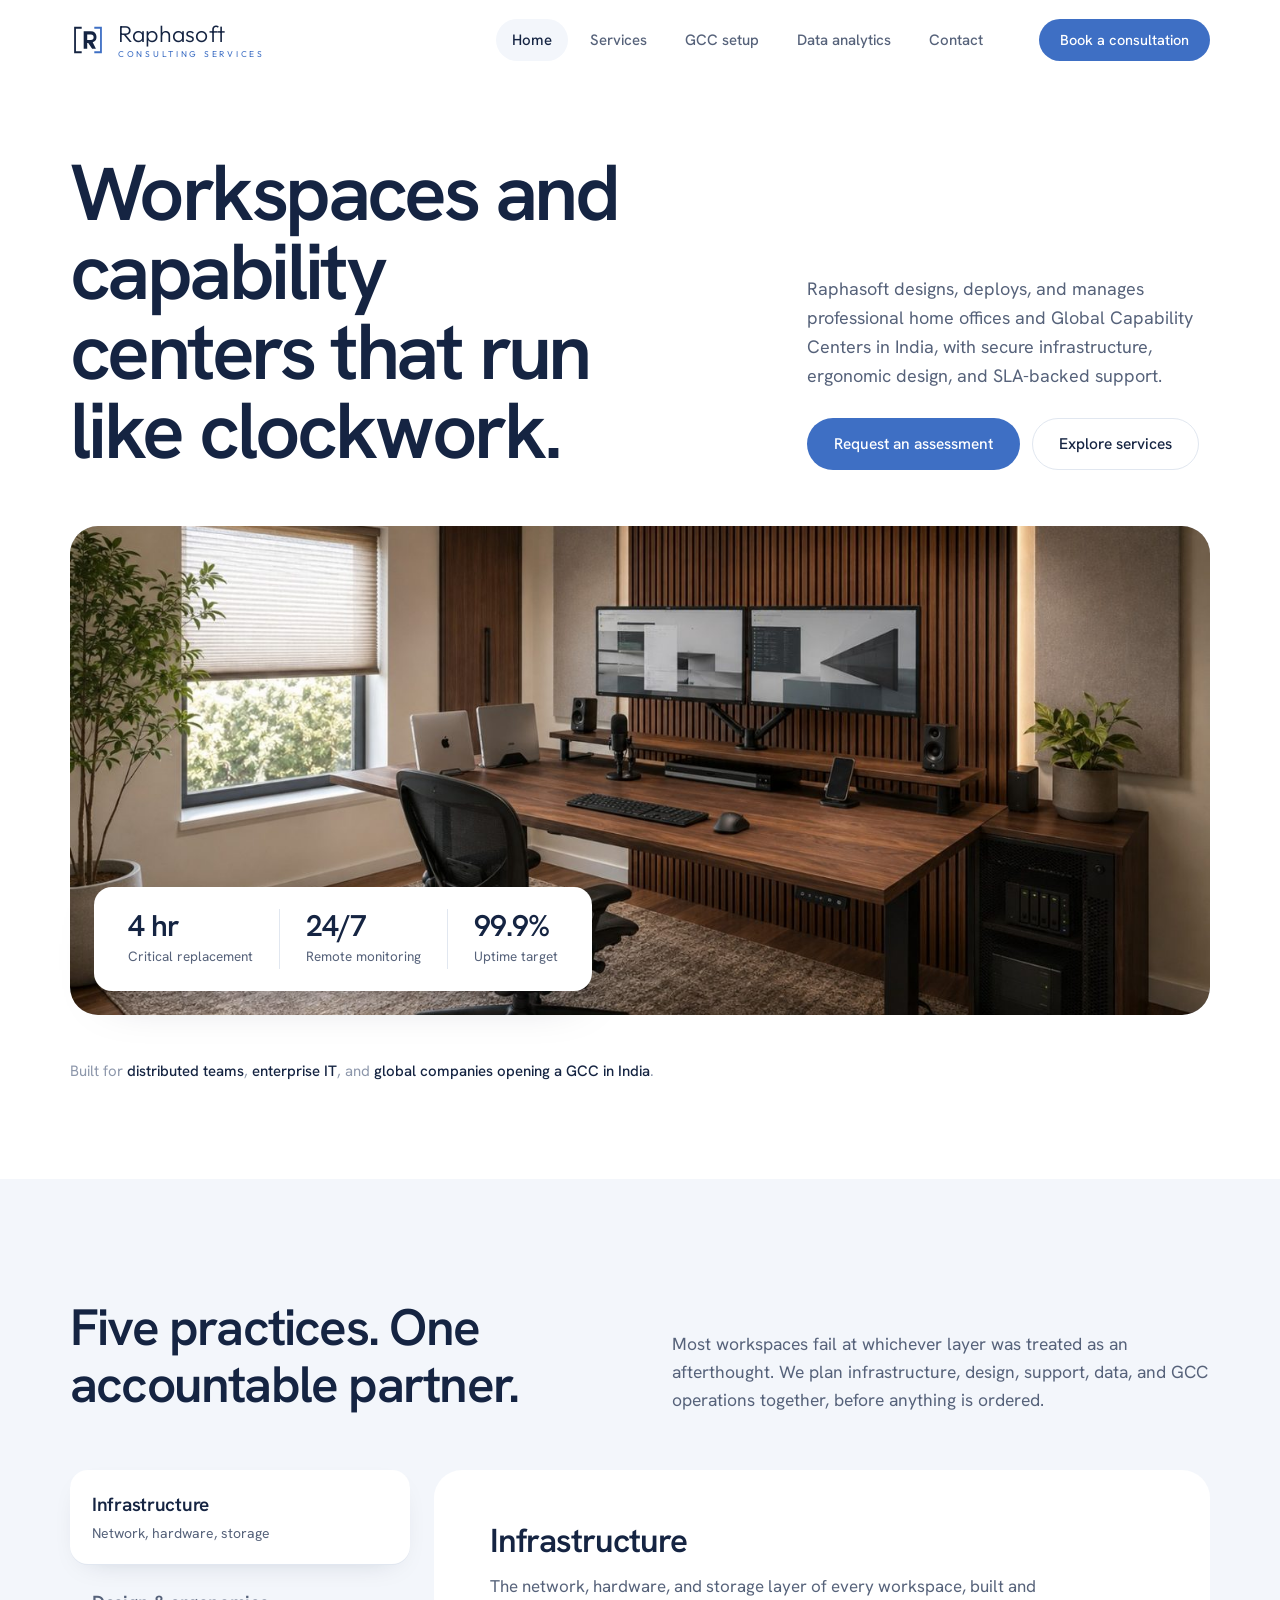
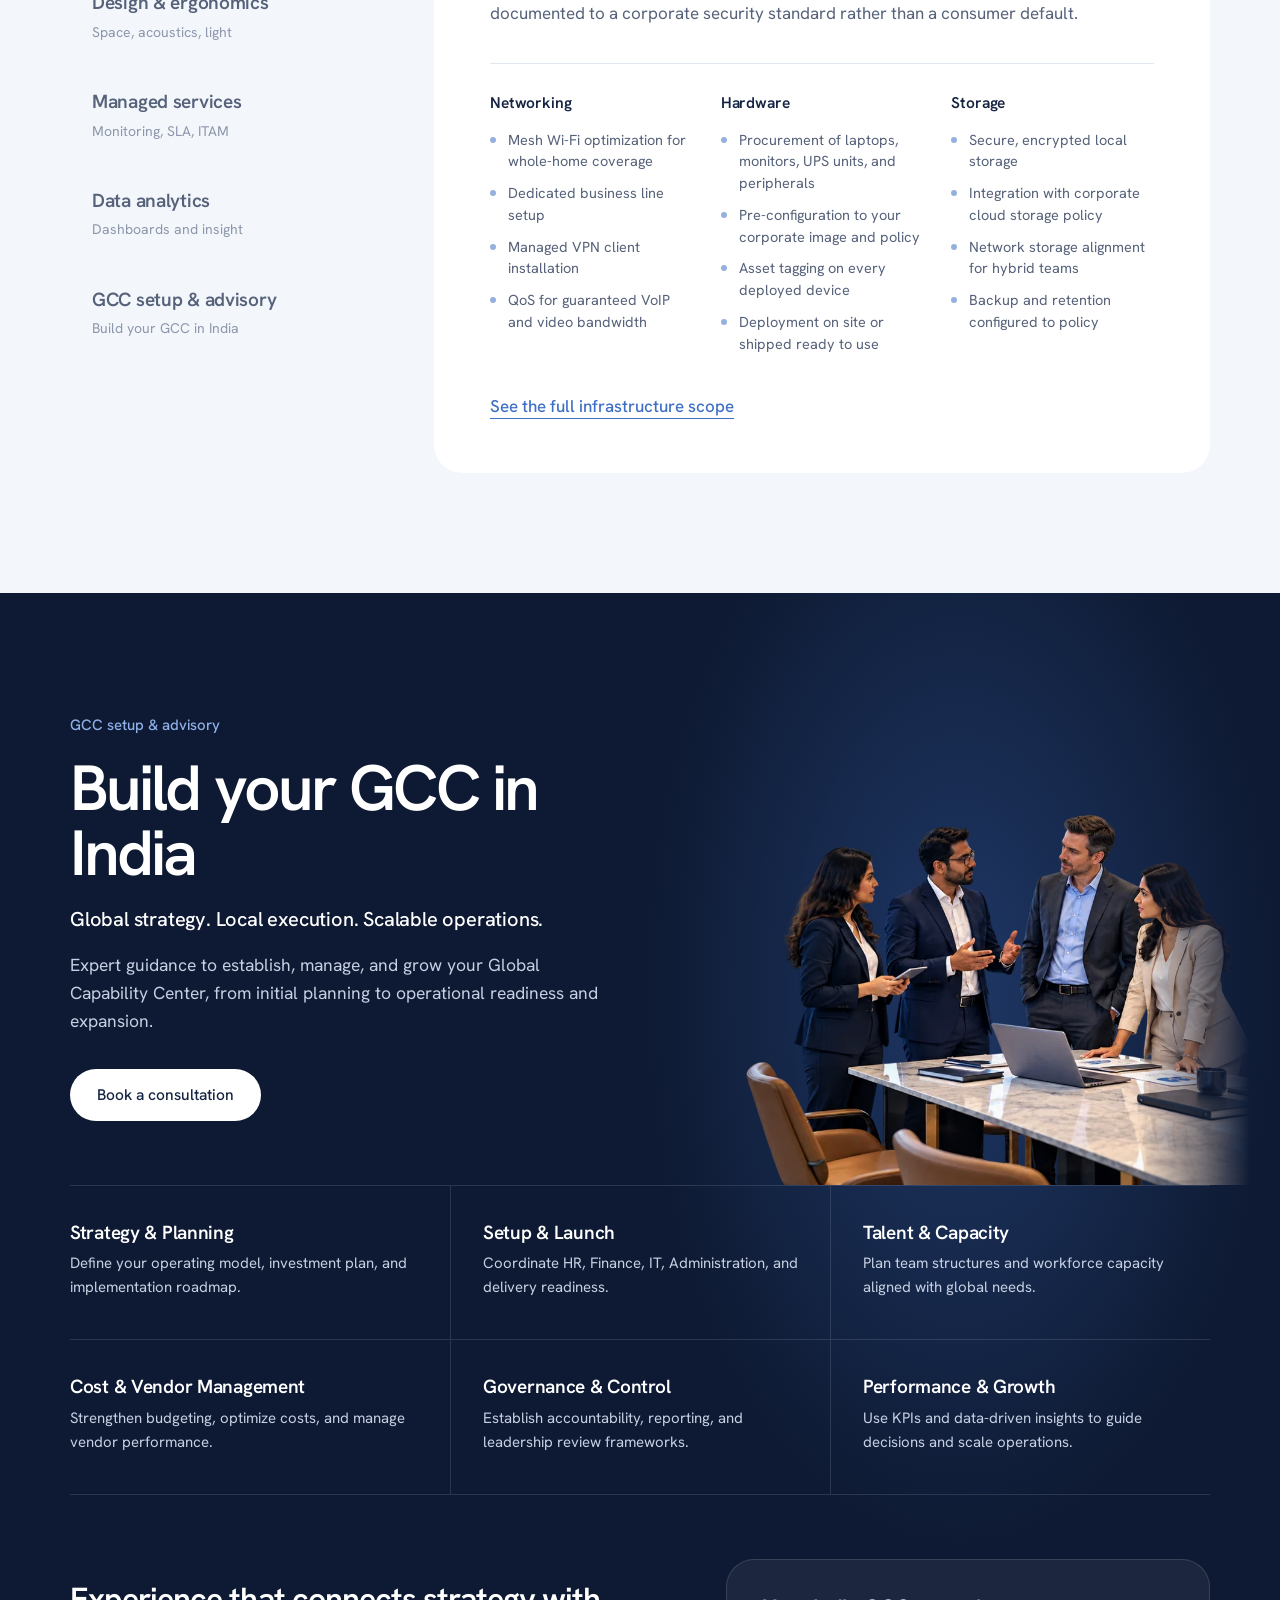
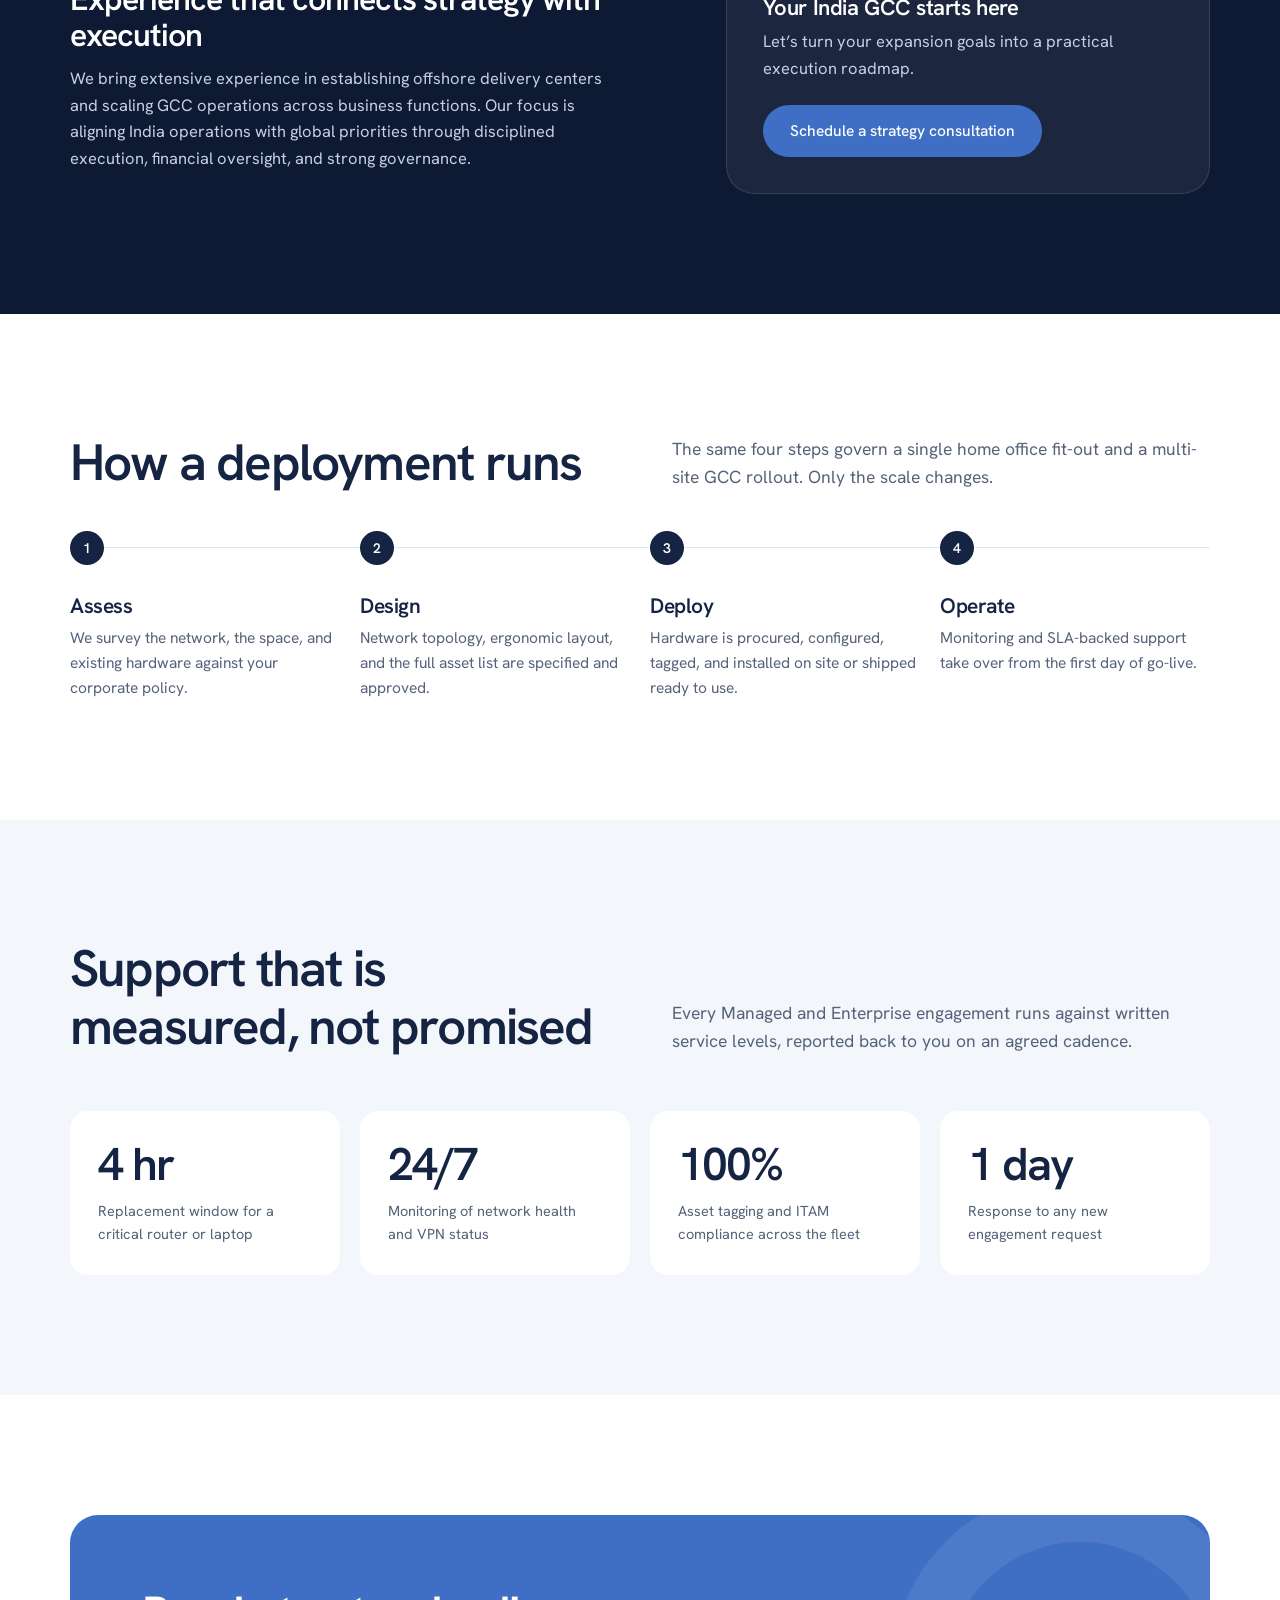
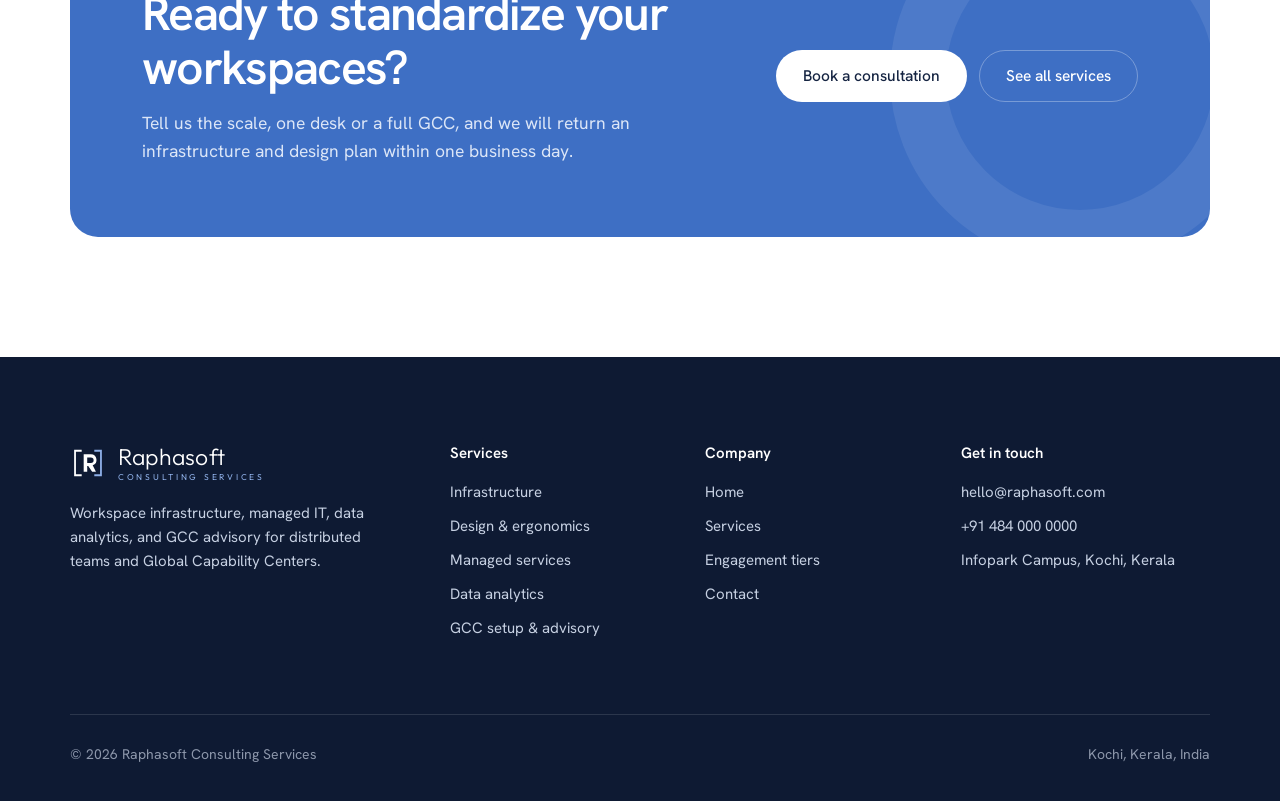
==== index.html @ 99acf490 "Raphasoft website, design 2 Modern corporate redesign: Home, Services, Contact. Self-hosted fonts, s" ====
<!DOCTYPE html>
<html lang="en">
<head>
<meta charset="UTF-8">
<meta name="viewport" content="width=device-width, initial-scale=1.0">
<title>Raphasoft Consulting Services | Workspace, managed IT, analytics and GCC setup in India</title>
<meta name="description" content="Raphasoft designs, deploys and manages professional home office and GCC environments, and helps global companies build their Global Capability Center in India.">
<meta name="theme-color" content="#152442">
<link rel="icon" href="data:image/svg+xml,%3Csvg xmlns='http://www.w3.org/2000/svg' viewBox='0 0 100 100' fill='none'%3E%3Crect width='100' height='100' rx='22' fill='%23152442'/%3E%3Cpath d='M30 16 H14 V84 H30' stroke='%23fff' stroke-width='6'/%3E%3Cpath d='M70 16 H86 V84 H70' stroke='%235B87D6' stroke-width='6'/%3E%3Cpath d='M38 26 h20 a15.5 15.5 0 0 1 5 30.2 L 72 74 H 61.5 L 50.6 58.4 H 47.8 V 74 H 38 Z M47.8 34.8 v15.2 h10.2 a7.6 7.6 0 0 0 0 -15.2 Z' fill='%23fff'/%3E%3C/svg%3E">
<link rel="preload" href="fonts/hanken-grotesk-latin-400-normal.woff2" as="font" type="font/woff2" crossorigin>
<link rel="preload" href="fonts/hanken-grotesk-latin-600-normal.woff2" as="font" type="font/woff2" crossorigin>
<link rel="stylesheet" href="style.css">
</head>
<body>
<header class="header">
  <div class="wrap nav">
    <a href="index.html" class="brand" aria-label="Raphasoft Consulting Services, home">
      <svg viewBox="0 0 100 100" fill="none" aria-hidden="true">
        <path d="M30 16 H14 V84 H30" stroke="#152442" stroke-width="5" stroke-linecap="square"/>
        <path d="M70 16 H86 V84 H70" stroke="#3E6FC4" stroke-width="5" stroke-linecap="square"/>
        <path d="M38 26 h20 a15.5 15.5 0 0 1 5 30.2 L 72 74 H 61.5 L 50.6 58.4 H 47.8 V 74 H 38 Z M47.8 34.8 v15.2 h10.2 a7.6 7.6 0 0 0 0 -15.2 Z" fill="#152442"/>
      </svg>
      <span class="wm"><b>Raphasoft</b><small>CONSULTING SERVICES</small></span>
    </a>
    <nav class="menu" id="menu" aria-label="Main">
      <a href="index.html" aria-current="page">Home</a>
      <a href="services.html">Services</a>
      <a href="services.html#gcc">GCC setup</a>
      <a href="services.html#analytics">Data analytics</a>
      <a href="contact.html">Contact</a>
      <a href="contact.html" class="btn btn-primary menu-cta">Book a consultation</a>
    </nav>
    <a href="contact.html" class="btn btn-primary btn-sm">Book a consultation</a>
    <button class="burger" aria-label="Open menu" aria-controls="menu" aria-expanded="false"><span></span></button>
  </div>
</header>

<main>
<section class="hero">
  <div class="wrap">
    <div class="hero-top">
      <h1>Workspaces and capability centers that run like clockwork.</h1>
      <div class="hero-side">
        <p>Raphasoft designs, deploys, and manages professional home offices and Global Capability Centers in India, with secure infrastructure, ergonomic design, and SLA-backed support.</p>
        <div class="actions">
          <a href="contact.html" class="btn btn-primary">Request an assessment</a>
          <a href="services.html" class="btn btn-ghost">Explore services</a>
        </div>
      </div>
    </div>
    <div class="hero-media-wrap">
      <div class="hero-visual">
        <img src="images/home-office-setup.jpg" alt="A professionally configured workspace with dual monitors, acoustic panels, and an ergonomic chair" width="1400" height="788">
      </div>
      <div class="hero-stats">
        <div><b>4 hr</b><span>Critical replacement</span></div>
        <div><b>24/7</b><span>Remote monitoring</span></div>
        <div><b>99.9%</b><span>Uptime target</span></div>
      </div>
    </div>
    <div class="audience"><p>Built for <b>distributed teams</b>, <b>enterprise IT</b>, and <b>global companies opening a GCC in India</b>.</p></div>
  </div>
</section>

<section class="sec tint" style="margin-top:96px;">
  <div class="wrap">
    <div class="shead">
      <h2>Five practices. One accountable partner.</h2>
      <p>Most workspaces fail at whichever layer was treated as an afterthought. We plan infrastructure, design, support, data, and GCC operations together, before anything is ordered.</p>
    </div>
    <div class="practices">
      <div class="ptabs" role="tablist" aria-label="Practices">
        <button class="ptab" role="tab" id="tab-infrastructure" aria-controls="panel-infrastructure" aria-selected="true" tabindex="0"><b>Infrastructure</b><span>Network, hardware, storage</span></button>
        <button class="ptab" role="tab" id="tab-design" aria-controls="panel-design" aria-selected="false" tabindex="-1"><b>Design &amp; ergonomics</b><span>Space, acoustics, light</span></button>
        <button class="ptab" role="tab" id="tab-managed" aria-controls="panel-managed" aria-selected="false" tabindex="-1"><b>Managed services</b><span>Monitoring, SLA, ITAM</span></button>
        <button class="ptab" role="tab" id="tab-analytics" aria-controls="panel-analytics" aria-selected="false" tabindex="-1"><b>Data analytics</b><span>Dashboards and insight</span></button>
        <button class="ptab" role="tab" id="tab-gcc" aria-controls="panel-gcc" aria-selected="false" tabindex="-1"><b>GCC setup &amp; advisory</b><span>Build your GCC in India</span></button>
      </div>
      <div>
        <div class="ppanel show" role="tabpanel" id="panel-infrastructure" aria-labelledby="tab-infrastructure">
          <h3>Infrastructure</h3>
          <p>The network, hardware, and storage layer of every workspace, built and documented to a corporate security standard rather than a consumer default.</p>
          <div class="pgroups"><div><h4>Networking</h4><ul><li>Mesh Wi-Fi optimization for whole-home coverage</li><li>Dedicated business line setup</li><li>Managed VPN client installation</li><li>QoS for guaranteed VoIP and video bandwidth</li></ul></div><div><h4>Hardware</h4><ul><li>Procurement of laptops, monitors, UPS units, and peripherals</li><li>Pre-configuration to your corporate image and policy</li><li>Asset tagging on every deployed device</li><li>Deployment on site or shipped ready to use</li></ul></div><div><h4>Storage</h4><ul><li>Secure, encrypted local storage</li><li>Integration with corporate cloud storage policy</li><li>Network storage alignment for hybrid teams</li><li>Backup and retention configured to policy</li></ul></div></div>
          <a href="services.html#infrastructure" class="link">See the full infrastructure scope</a>
        </div>
        <div class="ppanel" role="tabpanel" id="panel-design" aria-labelledby="tab-design" hidden>
          <h3>Design &amp; ergonomics</h3>
          <p>The physical workspace, engineered for a full day of calls, focus work, and video. Sound, posture, and light are treated as design inputs.</p>
          <div class="pgroups"><div><h4>Office design</h4><ul><li>Full space assessment before any fit-out begins</li><li>Acoustic treatment and sound damping for calls</li><li>Professional background for video calls</li></ul></div><div><h4>Ergonomics</h4><ul><li>Professional-grade ergonomic chairs</li><li>Height-adjustable desks, sized to the individual</li><li>Posture and desk-height calibration at install</li></ul></div><div><h4>Lighting</h4><ul><li>Optimized natural light positioning</li><li>Task lighting that reduces eye strain</li><li>Camera-calibrated lighting for video quality</li></ul></div></div>
          <a href="services.html#design" class="link">See the full design &amp; ergonomics scope</a>
        </div>
        <div class="ppanel" role="tabpanel" id="panel-managed" aria-labelledby="tab-managed" hidden>
          <h3>Managed services</h3>
          <p>Deployment is the beginning of the engagement. Every workspace is monitored and supported under a written service level agreement.</p>
          <div class="pgroups"><div><h4>24/7 remote monitoring</h4><ul><li>Proactive monitoring of home network health</li><li>Continuous VPN connection status checks</li><li>Device performance tracking and alerting</li></ul></div><div><h4>SLA-driven support</h4><ul><li>Guaranteed fix and replacement windows</li><li>4-hour replacement for a critical router or laptop</li><li>Escalation paths defined per severity level</li></ul></div><div><h4>IT asset management</h4><ul><li>Full tracking across the deployed fleet</li><li>Lifecycle status held against every asset tag</li><li>Compliance reporting on an agreed cadence</li></ul></div></div>
          <a href="services.html#managed" class="link">See the full managed services scope</a>
        </div>
        <div class="ppanel" role="tabpanel" id="panel-analytics" aria-labelledby="tab-analytics" hidden>
          <h3>Data analytics</h3>
          <p>We work with local and international clients to bridge business objectives and technical execution, delivering data-driven insight in an interactive, easy-to-understand form.</p>
          <div class="pgroups"><div><h4>Discovery</h4><ul><li>Stakeholder workshops and mock-ups</li><li>Business goals turned into solution blueprints</li></ul></div><div><h4>Data preparation</h4><ul><li>Mapping, extracting, cleaning, and enriching</li><li>Feature engineering for stable datasets</li></ul></div><div><h4>Delivery</h4><ul><li>Automated interactive dashboards and reports</li><li>Statistical analysis explained for non-technical teams</li></ul></div></div>
          <a href="services.html#analytics" class="link">See the full data analytics scope</a>
        </div>
        <div class="ppanel" role="tabpanel" id="panel-gcc" aria-labelledby="tab-gcc" hidden>
          <h3>GCC setup &amp; advisory</h3>
          <p>Expert guidance to establish, manage, and grow your Global Capability Center, from initial planning to operational readiness and expansion.</p>
          <div class="pgroups"><div><h4>Plan</h4><ul><li>Operating model and investment plan</li><li>Implementation roadmap</li></ul></div><div><h4>Launch</h4><ul><li>HR, Finance, IT, and Administration readiness</li><li>Team structures aligned with global needs</li></ul></div><div><h4>Scale</h4><ul><li>Cost, vendor, and governance frameworks</li><li>KPIs that guide growth decisions</li></ul></div></div>
          <a href="services.html#gcc" class="link">See the full gcc setup &amp; advisory scope</a>
        </div>
      </div>
    </div>
  </div>
</section>

<section class="gcc" id="gcc">
  <div class="wrap">
    <div class="gcc-top">
      <div class="gcc-copy">
        <span class="kicker">GCC setup &amp; advisory</span>
        <h2>Build your GCC in India</h2>
        <p class="tagline">Global strategy. Local execution. Scalable operations.</p>
        <p>Expert guidance to establish, manage, and grow your Global Capability Center, from initial planning to operational readiness and expansion.</p>
        <a href="contact.html" class="btn btn-light">Book a consultation</a>
      </div>
      <div class="gcc-img">
        <img src="images/gcc-team.webp" alt="A leadership team in discussion around a boardroom table" width="1000" height="721" loading="lazy">
      </div>
    </div>
    <div class="gcc-grid">
      <div class="gcc-item"><h3>Strategy &amp; Planning</h3><p>Define your operating model, investment plan, and implementation roadmap.</p></div>
      <div class="gcc-item"><h3>Setup &amp; Launch</h3><p>Coordinate HR, Finance, IT, Administration, and delivery readiness.</p></div>
      <div class="gcc-item"><h3>Talent &amp; Capacity</h3><p>Plan team structures and workforce capacity aligned with global needs.</p></div>
      <div class="gcc-item"><h3>Cost &amp; Vendor Management</h3><p>Strengthen budgeting, optimize costs, and manage vendor performance.</p></div>
      <div class="gcc-item"><h3>Governance &amp; Control</h3><p>Establish accountability, reporting, and leadership review frameworks.</p></div>
      <div class="gcc-item"><h3>Performance &amp; Growth</h3><p>Use KPIs and data-driven insights to guide decisions and scale operations.</p></div>
    </div>
    <div class="gcc-foot">
      <div>
        <h3>Experience that connects strategy with execution</h3>
        <p>We bring extensive experience in establishing offshore delivery centers and scaling GCC operations across business functions. Our focus is aligning India operations with global priorities through disciplined execution, financial oversight, and strong governance.</p>
      </div>
      <div class="gcc-cta">
        <h4>Your India GCC starts here</h4>
        <p>Let’s turn your expansion goals into a practical execution roadmap.</p>
        <a href="contact.html" class="btn btn-primary">Schedule a strategy consultation</a>
      </div>
    </div>
  </div>
</section>

<section class="sec">
  <div class="wrap">
    <div class="shead">
      <h2>How a deployment runs</h2>
      <p>The same four steps govern a single home office fit-out and a multi-site GCC rollout. Only the scale changes.</p>
    </div>
    <div class="steps-line"></div>
    <div class="steps">
      <div class="step"><h3>Assess</h3><p>We survey the network, the space, and existing hardware against your corporate policy.</p></div>
      <div class="step"><h3>Design</h3><p>Network topology, ergonomic layout, and the full asset list are specified and approved.</p></div>
      <div class="step"><h3>Deploy</h3><p>Hardware is procured, configured, tagged, and installed on site or shipped ready to use.</p></div>
      <div class="step"><h3>Operate</h3><p>Monitoring and SLA-backed support take over from the first day of go-live.</p></div>
    </div>
  </div>
</section>

<section class="sec tint">
  <div class="wrap">
    <div class="shead">
      <h2>Support that is measured, not promised</h2>
      <p>Every Managed and Enterprise engagement runs against written service levels, reported back to you on an agreed cadence.</p>
    </div>
    <div class="metrics">
      <div class="metric"><b>4 hr</b><span>Replacement window for a critical router or laptop</span></div>
      <div class="metric"><b>24/7</b><span>Monitoring of network health and VPN status</span></div>
      <div class="metric"><b>100%</b><span>Asset tagging and ITAM compliance across the fleet</span></div>
      <div class="metric"><b>1 day</b><span>Response to any new engagement request</span></div>
    </div>
  </div>
</section>

<section class="sec" style="padding-bottom:0;">
  <div class="wrap">
    <div class="cta-panel">
      <div>
        <h2>Ready to standardize your workspaces?</h2>
        <p>Tell us the scale, one desk or a full GCC, and we will return an infrastructure and design plan within one business day.</p>
      </div>
      <div class="actions">
        <a href="contact.html" class="btn btn-light">Book a consultation</a>
        <a href="services.html" class="btn btn-outline-light">See all services</a>
      </div>
    </div>
  </div>
</section>
</main>
<footer class="footer">
  <div class="wrap">
    <div class="fgrid">
      <div>
        <a href="index.html" class="brand inv" aria-label="Raphasoft Consulting Services, home">
          <svg viewBox="0 0 100 100" fill="none" aria-hidden="true">
        <path d="M30 16 H14 V84 H30" stroke="#FFFFFF" stroke-width="5" stroke-linecap="square"/>
        <path d="M70 16 H86 V84 H70" stroke="#8FB0E8" stroke-width="5" stroke-linecap="square"/>
        <path d="M38 26 h20 a15.5 15.5 0 0 1 5 30.2 L 72 74 H 61.5 L 50.6 58.4 H 47.8 V 74 H 38 Z M47.8 34.8 v15.2 h10.2 a7.6 7.6 0 0 0 0 -15.2 Z" fill="#FFFFFF"/>
      </svg>
          <span class="wm"><b>Raphasoft</b><small>CONSULTING SERVICES</small></span>
        </a>
        <p>Workspace infrastructure, managed IT, data analytics, and GCC advisory for distributed teams and Global Capability Centers.</p>
      </div>
      <div>
        <h4>Services</h4>
        <ul>
          <li><a href="services.html#infrastructure">Infrastructure</a></li>
          <li><a href="services.html#design">Design &amp; ergonomics</a></li>
          <li><a href="services.html#managed">Managed services</a></li>
          <li><a href="services.html#analytics">Data analytics</a></li>
          <li><a href="services.html#gcc">GCC setup &amp; advisory</a></li>
        </ul>
      </div>
      <div>
        <h4>Company</h4>
        <ul>
          <li><a href="index.html">Home</a></li>
          <li><a href="services.html">Services</a></li>
          <li><a href="services.html#tiers">Engagement tiers</a></li>
          <li><a href="contact.html">Contact</a></li>
        </ul>
      </div>
      <div>
        <h4>Get in touch</h4>
        <ul>
          <li><a href="mailto:hello@raphasoft.com">hello@raphasoft.com</a></li>
          <li><a href="tel:+914840000000">+91 484 000 0000</a></li>
          <li>Infopark Campus, Kochi, Kerala</li>
        </ul>
      </div>
    </div>
    <div class="fbot">
      <span>© 2026 Raphasoft Consulting Services</span>
      <span>Kochi, Kerala, India</span>
    </div>
  </div>
</footer>
<script src="main.js"></script>
</body>
</html>
---- style.css ----
/* Raphasoft Consulting Services — design 2
   Palette taken from the logo (navy #152442, blue #3E6FC4) on a cool white ground.
   One family (Hanken Grotesk) for everything; Outfit only for the wordmark, as in the logo. */

@font-face{ font-family:'Hanken Grotesk'; font-weight:400; font-display:swap; src:url(fonts/hanken-grotesk-latin-400-normal.woff2) format('woff2'); }
@font-face{ font-family:'Hanken Grotesk'; font-weight:500; font-display:swap; src:url(fonts/hanken-grotesk-latin-500-normal.woff2) format('woff2'); }
@font-face{ font-family:'Hanken Grotesk'; font-weight:600; font-display:swap; src:url(fonts/hanken-grotesk-latin-600-normal.woff2) format('woff2'); }
@font-face{ font-family:'Outfit'; font-weight:300; font-display:swap; src:url(fonts/outfit-latin-300-normal.woff2) format('woff2'); }
@font-face{ font-family:'Outfit'; font-weight:400; font-display:swap; src:url(fonts/outfit-latin-400-normal.woff2) format('woff2'); }

:root{
  --paper:#FFFFFF;
  --mist:#F3F6FB;
  --mist-2:#E9EEF6;
  --ink:#152442;
  --ink-deep:#0E1A33;
  --blue:#3E6FC4;
  --blue-dark:#2F5AA5;
  --blue-tint:#E3EBF8;
  --steel:#56627A;
  --steel-light:#8D97AB;
  --line:#E1E7F0;
  --line-dark:rgba(255,255,255,.12);
  --on-dark:#C6D0E2;

  --font:'Hanken Grotesk', system-ui, -apple-system, 'Segoe UI', sans-serif;
  --font-mark:'Outfit', 'Century Gothic', sans-serif;

  --r-lg:28px;
  --r-md:18px;
  --r-sm:12px;
  --maxw:1220px;
  --gutter:40px;
  --ease:cubic-bezier(.2,.7,.2,1);
}

*,*::before,*::after{ box-sizing:border-box; margin:0; padding:0; }
html{ scroll-behavior:smooth; -webkit-text-size-adjust:100%; }
body{
  font-family:var(--font); font-size:17px; line-height:1.6; color:var(--steel);
  background:var(--paper); -webkit-font-smoothing:antialiased; overflow-x:hidden;
}
img{ max-width:100%; display:block; }
a{ color:inherit; text-decoration:none; }
ul{ list-style:none; }
button{ font:inherit; color:inherit; }
h1,h2,h3,h4{ color:var(--ink); font-weight:600; line-height:1.12; letter-spacing:-0.025em; }
p{ max-width:62ch; }
:focus-visible{ outline:2px solid var(--blue); outline-offset:3px; border-radius:6px; }
@media (prefers-reduced-motion: reduce){ *{ transition:none !important; animation:none !important; } html{ scroll-behavior:auto; } }

.wrap{ max-width:var(--maxw); margin:0 auto; padding:0 var(--gutter); }
.sec{ padding:120px 0; }
.sec.tint{ background:var(--mist); }
.kicker{ font-size:15px; font-weight:500; color:var(--blue); margin-bottom:18px; display:block; letter-spacing:0; }

/* ---------- Buttons ---------- */
.btn{
  display:inline-flex; align-items:center; justify-content:center; gap:10px;
  height:52px; padding:0 26px; border-radius:999px; font-size:15.5px; font-weight:500;
  border:1px solid transparent; cursor:pointer; white-space:nowrap;
  transition:background .2s var(--ease), color .2s var(--ease), border-color .2s var(--ease);
}
.btn-primary{ background:var(--blue); color:#fff; }
.btn-primary:hover{ background:var(--blue-dark); }
.btn-dark{ background:var(--ink); color:#fff; }
.btn-dark:hover{ background:var(--blue); }
.btn-ghost{ border-color:var(--line); color:var(--ink); background:var(--paper); }
.btn-ghost:hover{ border-color:var(--ink); }
.btn-light{ background:#fff; color:var(--ink); }
.btn-light:hover{ background:var(--blue-tint); }
.btn-outline-light{ border-color:rgba(255,255,255,.3); color:#fff; }
.btn-outline-light:hover{ border-color:#fff; }
.btn-sm{ height:42px; padding:0 20px; font-size:14.5px; }
.link{ color:var(--blue); font-weight:500; border-bottom:1px solid currentColor; padding-bottom:1px; }
.link:hover{ color:var(--ink); }

/* ---------- Header ---------- */
.header{
  position:sticky; top:0; z-index:50; background:rgba(255,255,255,.88);
  backdrop-filter:saturate(1.4) blur(14px); -webkit-backdrop-filter:saturate(1.4) blur(14px);
  border-bottom:1px solid transparent; transition:border-color .2s;
}
.header.scrolled{ border-bottom-color:var(--line); }
.nav{ display:flex; align-items:center; height:80px; gap:40px; }
.brand{ display:flex; align-items:center; gap:12px; flex:none; }
.brand svg{ width:36px; height:36px; }
.brand .wm{ display:flex; flex-direction:column; line-height:1; }
.brand .wm b{ font-family:var(--font-mark); font-weight:300; font-size:23px; color:var(--ink); letter-spacing:.01em; }
.brand .wm small{ font-family:var(--font-mark); font-weight:400; font-size:8.5px; letter-spacing:.32em; color:var(--blue); margin-top:5px; }
.brand.inv .wm b{ color:#fff; }
.brand.inv .wm small{ color:#8FB0E8; }
.menu{ display:flex; gap:6px; margin-left:auto; }
.menu a{ font-size:15px; font-weight:500; color:var(--steel); padding:9px 16px; border-radius:999px; transition:color .2s, background .2s; }
.menu a:hover{ color:var(--ink); background:var(--mist); }
.menu a[aria-current="page"]{ color:var(--ink); background:var(--mist); }
.nav .btn{ flex:none; }
.burger{ display:none; margin-left:auto; width:44px; height:44px; border-radius:50%; border:1px solid var(--line); background:#fff; cursor:pointer; align-items:center; justify-content:center; }
.burger span{ display:block; width:16px; height:1.5px; background:var(--ink); position:relative; }
.burger span::before,.burger span::after{ content:''; position:absolute; left:0; width:16px; height:1.5px; background:var(--ink); transition:transform .25s var(--ease); }
.burger span::before{ top:-5px; } .burger span::after{ top:5px; }
.burger[aria-expanded="true"] span{ background:transparent; }
.burger[aria-expanded="true"] span::before{ transform:translateY(5px) rotate(45deg); }
.burger[aria-expanded="true"] span::after{ transform:translateY(-5px) rotate(-45deg); }

/* ---------- Home hero ---------- */
.hero{ padding:72px 0 0; }
.hero-top{ display:grid; grid-template-columns:1.25fr .75fr; gap:64px; align-items:end; margin-bottom:56px; }
.hero h1{ font-size:clamp(42px,6.2vw,84px); letter-spacing:-0.045em; line-height:1.0; max-width:13ch; }
.hero-side p{ font-size:18px; margin-bottom:28px; }
.hero-side .actions{ display:flex; gap:12px; flex-wrap:wrap; }
.hero-visual{ position:relative; border-radius:var(--r-lg); overflow:hidden; aspect-ratio:21/9; background:var(--mist-2); }
.hero-visual img{ width:100%; height:100%; object-fit:cover; object-position:center 55%; }
.hero-stats{
  position:absolute; left:24px; bottom:24px; display:flex; background:#fff; border-radius:var(--r-md);
  padding:22px 8px; box-shadow:0 18px 50px -20px rgba(14,26,51,.35);
}
.hero-stats div{ padding:0 26px; border-left:1px solid var(--line); }
.hero-stats div:first-child{ border-left:none; }
.hero-stats b{ display:block; font-size:30px; font-weight:600; color:var(--ink); letter-spacing:-0.03em; line-height:1.1; }
.hero-stats span{ font-size:13.5px; color:var(--steel); }

/* ---------- Clients / audience line ---------- */
.audience{ padding:44px 0 0; }
.audience p{ font-size:15px; color:var(--steel-light); max-width:none; }
.audience p b{ color:var(--ink); font-weight:500; }

/* ---------- Section head ---------- */
.shead{ display:grid; grid-template-columns:1fr 1fr; gap:64px; align-items:end; margin-bottom:56px; }
.shead h2{ font-size:clamp(32px,4vw,52px); letter-spacing:-0.035em; }
.shead p{ font-size:17.5px; }
.shead.single{ grid-template-columns:1fr; max-width:760px; }

/* ---------- Practice switcher (home) ---------- */
.practices{ display:grid; grid-template-columns:340px 1fr; gap:24px; }
.ptabs{ display:flex; flex-direction:column; gap:4px; }
.ptab{
  text-align:left; background:none; border:none; cursor:pointer; padding:20px 22px; border-radius:var(--r-md);
  display:flex; flex-direction:column; gap:2px; transition:background .2s var(--ease);
}
.ptab b{ font-size:19px; font-weight:600; color:var(--steel); letter-spacing:-0.015em; transition:color .2s; }
.ptab span{ font-size:14px; color:var(--steel-light); }
.ptab:hover b{ color:var(--ink); }
.ptab[aria-selected="true"]{ background:var(--paper); box-shadow:0 1px 0 var(--line), 0 10px 30px -18px rgba(14,26,51,.25); }
.ptab[aria-selected="true"] b{ color:var(--ink); }
.ptab[aria-selected="true"] span{ color:var(--steel); }
.ppanel{ background:var(--paper); border-radius:var(--r-lg); padding:52px 56px; min-height:100%; }
.ppanel[hidden]{ display:none; }
.ppanel.show{ animation:pin .45s var(--ease); }
@keyframes pin{ from{ opacity:0; transform:translateY(8px); } to{ opacity:1; transform:none; } }
.ppanel h3{ font-size:clamp(26px,2.6vw,34px); letter-spacing:-0.03em; margin-bottom:14px; }
.ppanel > p{ font-size:17px; margin-bottom:36px; }
.pgroups{ display:grid; grid-template-columns:repeat(3,1fr); gap:28px; border-top:1px solid var(--line); padding-top:30px; margin-bottom:34px; }
.pgroups h4{ font-size:15.5px; font-weight:600; letter-spacing:-0.01em; margin-bottom:12px; }
.pgroups li{ font-size:14.5px; line-height:1.5; padding:5px 0 5px 18px; position:relative; }
.pgroups li::before{ content:''; position:absolute; left:0; top:13px; width:6px; height:6px; border-radius:50%; background:var(--blue); opacity:.55; }

/* ---------- Image + text ---------- */
.split{ display:grid; grid-template-columns:1fr 1fr; gap:80px; align-items:center; }
.split-media{ border-radius:var(--r-lg); overflow:hidden; aspect-ratio:4/3.3; background:var(--mist-2); }
.split-media img{ width:100%; height:100%; object-fit:cover; }
.split h2{ font-size:clamp(30px,3.6vw,46px); letter-spacing:-0.035em; margin-bottom:20px; }
.split p{ font-size:17.5px; margin-bottom:18px; }
.checks{ margin:30px 0 36px; display:grid; gap:14px; }
.checks li{ display:grid; grid-template-columns:26px 1fr; gap:12px; font-size:16px; color:var(--ink); }
.checks li::before{
  content:''; width:22px; height:22px; border-radius:50%; background:var(--blue-tint) url("data:image/svg+xml,%3Csvg xmlns='http://www.w3.org/2000/svg' viewBox='0 0 24 24' fill='none' stroke='%233E6FC4' stroke-width='2.4' stroke-linecap='round' stroke-linejoin='round'%3E%3Cpath d='M6 12.5l4 4 8-9'/%3E%3C/svg%3E") center/13px no-repeat; margin-top:2px;
}

/* ---------- GCC (dark) ---------- */
.gcc{ background:var(--ink-deep); color:var(--on-dark); position:relative; overflow:hidden; }
.gcc::before{
  content:''; position:absolute; right:-10%; top:-30%; width:70%; height:120%;
  background:radial-gradient(closest-side, rgba(62,111,196,.35), transparent 70%); pointer-events:none;
}
.gcc .wrap{ position:relative; }
.gcc h2,.gcc h3,.gcc h4{ color:#fff; }
.gcc .kicker{ color:#8FB0E8; }
.gcc-top{ display:grid; grid-template-columns:1fr 1.05fr; gap:40px; align-items:end; }
.gcc-copy{ padding:120px 0 64px; }
.gcc-copy h2{ font-size:clamp(38px,5vw,68px); letter-spacing:-0.045em; line-height:1.02; margin-bottom:18px; }
.gcc-copy .tagline{ font-size:20px; color:#fff; font-weight:500; margin-bottom:16px; letter-spacing:-0.01em; }
.gcc-copy p{ font-size:17.5px; color:var(--on-dark); margin-bottom:34px; }
.gcc-img{ align-self:end; margin-right:calc(var(--gutter) * -1); }
.gcc-img img{ width:100%; height:auto; -webkit-mask-image:linear-gradient(to right,#000 82%,transparent); mask-image:linear-gradient(to right,#000 82%,transparent); }
.gcc-grid{ display:grid; grid-template-columns:repeat(3,1fr); border-top:1px solid var(--line-dark); }
.gcc-item{ padding:36px 32px 40px 0; border-bottom:1px solid var(--line-dark); }
.gcc-item:not(:nth-child(3n+1)){ padding-left:32px; border-left:1px solid var(--line-dark); }
.gcc-item h3{ font-size:19px; letter-spacing:-0.015em; margin-bottom:8px; }
.gcc-item p{ font-size:15px; color:var(--on-dark); }
.gcc-foot{ padding:64px 0 120px; display:grid; grid-template-columns:1.1fr .9fr; gap:64px; align-items:center; }
.gcc-foot h3{ font-size:clamp(24px,2.6vw,32px); letter-spacing:-0.03em; margin-bottom:12px; }
.gcc-foot p{ font-size:16.5px; }
.gcc-cta{ background:rgba(255,255,255,.06); border:1px solid var(--line-dark); border-radius:var(--r-lg); padding:36px; }
.gcc-cta h4{ font-size:22px; letter-spacing:-0.02em; margin-bottom:8px; }
.gcc-cta p{ margin-bottom:24px; }

/* ---------- Process ---------- */
.steps{ display:grid; grid-template-columns:repeat(4,1fr); gap:20px; counter-reset:s; }
.step{ position:relative; padding-top:28px; }
.step::before{
  counter-increment:s; content:counter(s); position:absolute; top:0; left:0; transform:translateY(-50%);
  width:34px; height:34px; border-radius:50%; background:var(--ink); color:#fff; font-size:14px; font-weight:600;
  display:flex; align-items:center; justify-content:center;
}
.steps-line{ height:1px; background:var(--line); margin-bottom:0; position:relative; top:0; }
.step h3{ font-size:21px; margin:18px 0 8px; letter-spacing:-0.02em; }
.step p{ font-size:15.5px; }

/* ---------- Metrics band ---------- */
.metrics{ display:grid; grid-template-columns:repeat(4,1fr); gap:20px; }
.metric{ background:var(--paper); border-radius:var(--r-md); padding:30px 28px; }
.metric b{ display:block; font-size:clamp(34px,3.6vw,48px); font-weight:600; color:var(--ink); letter-spacing:-0.04em; line-height:1; margin-bottom:12px; }
.metric span{ font-size:14.5px; display:block; }

/* ---------- CTA panel ---------- */
.cta-panel{
  background:var(--blue); color:#fff; border-radius:var(--r-lg); padding:72px 72px;
  display:grid; grid-template-columns:1.2fr .8fr; gap:48px; align-items:center; position:relative; overflow:hidden;
}
.cta-panel::after{
  content:''; position:absolute; right:-60px; top:50%; transform:translateY(-50%);
  width:380px; height:380px; border:56px solid rgba(255,255,255,.08); border-radius:50%; pointer-events:none;
}
.cta-panel h2{ color:#fff; font-size:clamp(30px,3.8vw,48px); letter-spacing:-0.035em; margin-bottom:14px; }
.cta-panel p{ color:#DCE6F7; font-size:17.5px; }
.cta-panel .actions{ display:flex; gap:12px; flex-wrap:wrap; justify-content:flex-end; position:relative; z-index:1; }

/* ---------- Footer ---------- */
.footer{ background:var(--ink-deep); color:var(--on-dark); padding:88px 0 36px; margin-top:120px; }
.footer.flush{ margin-top:0; }
.fgrid{ display:grid; grid-template-columns:1.6fr 1fr 1fr 1.2fr; gap:48px; padding-bottom:64px; border-bottom:1px solid var(--line-dark); }
.fgrid p{ font-size:15px; margin-top:20px; max-width:300px; }
.fgrid h4{ color:#fff; font-size:15px; font-weight:600; margin-bottom:18px; letter-spacing:0; }
.fgrid li{ margin-bottom:10px; font-size:15px; }
.fgrid a{ font-size:15px; transition:color .2s; }
.fgrid a:hover{ color:#fff; }
.fbot{ display:flex; justify-content:space-between; gap:20px; padding-top:28px; font-size:14px; color:var(--steel-light); flex-wrap:wrap; }

/* ---------- Page hero (inner pages) ---------- */
.phero{ padding:88px 0 72px; }
.phero h1{ font-size:clamp(40px,5.6vw,72px); letter-spacing:-0.045em; line-height:1.02; max-width:16ch; margin-bottom:24px; }
.phero p{ font-size:19px; max-width:58ch; }
.crumbs{ font-size:14px; color:var(--steel-light); margin-bottom:28px; }
.crumbs a:hover{ color:var(--ink); }

/* ---------- Services page ---------- */
.svc-layout{ display:grid; grid-template-columns:240px 1fr; gap:72px; align-items:start; }
.svc-nav{ position:sticky; top:112px; display:flex; flex-direction:column; gap:2px; }
.svc-nav a{ font-size:15px; font-weight:500; color:var(--steel); padding:10px 16px; border-radius:var(--r-sm); border-left:2px solid transparent; transition:color .2s, background .2s; }
.svc-nav a:hover{ color:var(--ink); }
.svc-nav a.active{ color:var(--ink); background:var(--mist); }
.svc{ padding:0 0 96px; scroll-margin-top:110px; }
.svc + .svc{ padding-top:96px; border-top:1px solid var(--line); }
.svc h2{ font-size:clamp(30px,3.4vw,44px); letter-spacing:-0.035em; margin-bottom:16px; }
.svc > p{ font-size:17.5px; margin-bottom:40px; }
.svc-cards{ display:grid; grid-template-columns:repeat(3,1fr); gap:16px; }
.svc-card{ background:var(--mist); border-radius:var(--r-md); padding:28px 26px 30px; }
.svc-card h3{ font-size:17.5px; letter-spacing:-0.015em; margin-bottom:14px; }
.svc-card li{ font-size:14.5px; line-height:1.5; padding:6px 0 6px 18px; position:relative; }
.svc-card li::before{ content:''; position:absolute; left:0; top:14px; width:6px; height:6px; border-radius:50%; background:var(--blue); opacity:.55; }
.svc-media{ border-radius:var(--r-lg); overflow:hidden; margin-bottom:40px; aspect-ratio:16/7; background:var(--mist-2); }
.svc-media img{ width:100%; height:100%; object-fit:cover; }
.svc-media.dark{ background:var(--ink-deep); display:flex; justify-content:flex-end; align-items:flex-end; }
.svc-media.dark img{ width:auto; height:100%; object-fit:contain; }
.olist{ display:flex; flex-direction:column; }
.oitem{ display:grid; grid-template-columns:56px 1fr; gap:20px; padding:24px 0; border-top:1px solid var(--line); }
.oitem:last-child{ border-bottom:1px solid var(--line); }
.oitem i{ font-style:normal; width:36px; height:36px; border-radius:50%; background:var(--blue-tint); color:var(--blue-dark); font-weight:600; font-size:14px; display:flex; align-items:center; justify-content:center; }
.oitem h3{ font-size:18px; letter-spacing:-0.015em; margin-bottom:6px; }
.oitem p{ font-size:15.5px; }

/* Tiers */
.tiers{ display:grid; grid-template-columns:repeat(3,1fr); gap:20px; align-items:stretch; }
.tier{ background:var(--paper); border-radius:var(--r-lg); padding:40px 36px; display:flex; flex-direction:column; border:1px solid var(--line); }
.tier.pick{ background:var(--ink); border-color:var(--ink); color:var(--on-dark); }
.tier.pick h3{ color:#fff; }
.tier .tag{ align-self:flex-start; font-size:13px; font-weight:500; padding:5px 12px; border-radius:999px; background:var(--blue); color:#fff; margin-bottom:22px; }
.tier .tag.ghost{ background:var(--mist); color:var(--steel); }
.tier h3{ font-size:26px; letter-spacing:-0.03em; margin-bottom:6px; }
.tier .for{ font-size:15px; margin-bottom:28px; }
.tier ul{ border-top:1px solid var(--line); padding-top:24px; margin-bottom:32px; flex:1; }
.tier.pick ul{ border-top-color:var(--line-dark); }
.tier li{ font-size:15px; padding:7px 0 7px 30px; position:relative; }
.tier li::before{
  content:''; position:absolute; left:0; top:9px; width:20px; height:20px; border-radius:50%;
  background:var(--blue-tint) url("data:image/svg+xml,%3Csvg xmlns='http://www.w3.org/2000/svg' viewBox='0 0 24 24' fill='none' stroke='%233E6FC4' stroke-width='2.6' stroke-linecap='round' stroke-linejoin='round'%3E%3Cpath d='M6 12.5l4 4 8-9'/%3E%3C/svg%3E") center/12px no-repeat;
}
.tier.pick li::before{ background-color:rgba(255,255,255,.1); }

/* FAQ */
.faq{ max-width:860px; }
.faq details{ border-top:1px solid var(--line); }
.faq details:last-child{ border-bottom:1px solid var(--line); }
.faq summary{
  list-style:none; cursor:pointer; padding:26px 52px 26px 0; position:relative;
  font-size:19px; font-weight:600; color:var(--ink); letter-spacing:-0.015em;
}
.faq summary::-webkit-details-marker{ display:none; }
.faq summary::after{
  content:''; position:absolute; right:6px; top:50%; width:14px; height:14px; margin-top:-7px;
  background:linear-gradient(var(--ink),var(--ink)) center/14px 1.6px no-repeat, linear-gradient(var(--ink),var(--ink)) center/1.6px 14px no-repeat;
  transition:transform .25s var(--ease);
}
.faq details[open] summary::after{ transform:rotate(45deg); }
.faq details p{ padding:0 0 28px; font-size:16.5px; }

/* ---------- Contact page ---------- */
.contact-grid{ display:grid; grid-template-columns:.85fr 1.15fr; gap:56px; align-items:start; }
.channels{ display:grid; gap:4px; }
.channel{ display:grid; grid-template-columns:48px 1fr; gap:16px; padding:22px 0; border-bottom:1px solid var(--line); }
.channel:first-child{ border-top:1px solid var(--line); }
.channel .ic{ width:48px; height:48px; border-radius:50%; background:var(--mist); color:var(--blue); display:flex; align-items:center; justify-content:center; }
.channel .ic svg{ width:20px; height:20px; }
.channel h3{ font-size:14px; font-weight:500; color:var(--steel-light); letter-spacing:0; margin-bottom:2px; }
.channel a,.channel strong{ font-size:17px; font-weight:500; color:var(--ink); }
.channel a:hover{ color:var(--blue); }
.channel small{ display:block; font-size:14px; color:var(--steel); margin-top:2px; }
.form-card{ background:var(--mist); border-radius:var(--r-lg); padding:48px; }
.form-card h2{ font-size:30px; letter-spacing:-0.03em; margin-bottom:8px; }
.form-card > p{ font-size:15.5px; margin-bottom:32px; }
.frow{ display:grid; grid-template-columns:1fr 1fr; gap:16px; }
.field{ margin-bottom:16px; }
.field label{ display:block; font-size:14px; font-weight:500; color:var(--ink); margin-bottom:8px; }
.field label em{ font-style:normal; color:var(--steel-light); font-weight:400; }
.field input,.field select,.field textarea{
  width:100%; font:inherit; font-size:15.5px; color:var(--ink); background:#fff;
  border:1px solid var(--line); border-radius:var(--r-sm); padding:14px 16px; transition:border-color .2s, box-shadow .2s;
  appearance:none; -webkit-appearance:none;
}
.field select{ background:#fff url("data:image/svg+xml,%3Csvg xmlns='http://www.w3.org/2000/svg' viewBox='0 0 24 24' fill='none' stroke='%2356627A' stroke-width='2' stroke-linecap='round'%3E%3Cpath d='M7 10l5 5 5-5'/%3E%3C/svg%3E") right 14px center/18px no-repeat; padding-right:42px; }
.field textarea{ min-height:140px; resize:vertical; }
.field input:focus,.field select:focus,.field textarea:focus{ outline:none; border-color:var(--blue); box-shadow:0 0 0 4px rgba(62,111,196,.14); }
.field input::placeholder,.field textarea::placeholder{ color:#A7B0C1; }
.form-note{ font-size:13.5px; color:var(--steel-light); margin-top:14px; }
.form-msg{ display:none; margin-top:18px; padding:16px 18px; border-radius:var(--r-sm); background:#fff; border:1px solid var(--blue-tint); color:var(--blue-dark); font-size:15px; }
.form-msg.show{ display:block; }
.ways{ display:grid; grid-template-columns:repeat(3,1fr); gap:20px; }
.way{ background:var(--paper); border-radius:var(--r-md); padding:34px 30px; }
.way h3{ font-size:20px; letter-spacing:-0.02em; margin-bottom:6px; }
.way .meta{ font-size:14px; color:var(--blue); font-weight:500; margin-bottom:14px; display:block; }
.way p{ font-size:15.5px; }
.map{ border-radius:var(--r-md); overflow:hidden; margin-top:28px; background:var(--mist); }
.map svg{ display:block; width:100%; height:auto; }

/* ---------- Responsive ---------- */
@media (max-width:1080px){
  .menu{ gap:0; }
  .practices{ grid-template-columns:1fr; }
  .ptabs{ flex-direction:row; overflow-x:auto; gap:6px; padding-bottom:4px; scrollbar-width:none; }
  .ptabs::-webkit-scrollbar{ display:none; }
  .ptab{ flex:none; padding:14px 18px; }
  .ptab span{ display:none; }
  .ptab b{ font-size:16px; }
  .svc-layout{ grid-template-columns:1fr; gap:0; }
  .svc-nav{ display:none; }
}
@media (max-width:960px){
  :root{ --gutter:28px; }
  .sec{ padding:88px 0; }
  .hero-top,.shead,.split,.gcc-top,.gcc-foot,.cta-panel,.contact-grid{ grid-template-columns:1fr; gap:32px; }
  .hero-top{ align-items:start; }
  .gcc-copy{ padding:88px 0 8px; }
  .gcc-img{ max-width:620px; margin-left:auto; }
  .gcc-grid{ grid-template-columns:1fr 1fr; }
  .gcc-item,.gcc-item:not(:nth-child(3n+1)){ padding:30px 24px 32px 0; border-left:none; }
  .gcc-item:nth-child(2n){ padding-left:24px; border-left:1px solid var(--line-dark); }
  .pgroups,.svc-cards,.tiers,.ways{ grid-template-columns:1fr 1fr; }
  .metrics,.steps{ grid-template-columns:1fr 1fr; row-gap:44px; }
  .cta-panel{ padding:56px 44px; }
  .cta-panel .actions{ justify-content:flex-start; }
  .fgrid{ grid-template-columns:1fr 1fr; }
  .split-media{ order:-1; }
}
@media (max-width:820px){
  .menu,.nav > .btn{ display:none; }
  .burger{ display:inline-flex; }
  .menu.open{
    display:flex; position:fixed; inset:80px 0 auto 0; flex-direction:column; gap:4px; background:#fff;
    padding:20px var(--gutter) 32px; border-bottom:1px solid var(--line); box-shadow:0 30px 60px -30px rgba(14,26,51,.3);
  }
  .menu.open a{ font-size:18px; padding:14px 16px; }
  .menu .menu-cta{ display:inline-flex; margin-top:10px; }
}
.menu .menu-cta{ display:none; }
@media (max-width:640px){
  :root{ --gutter:20px; }
  body{ font-size:16px; }
  .sec{ padding:72px 0; }
  .hero{ padding-top:44px; }
  .hero-visual{ aspect-ratio:4/3.4; }
  .hero-stats{ position:static; border-radius:0 0 var(--r-lg) var(--r-lg); box-shadow:none; padding:20px 4px; }
  .hero-media-wrap .hero-visual{ border-radius:var(--r-lg) var(--r-lg) 0 0; }
  .hero-stats div{ padding:0 14px; flex:1; }
  .hero-stats b{ font-size:24px; }
  .hero-stats span{ font-size:12.5px; }
  .ppanel{ padding:32px 24px; }
  .pgroups,.svc-cards,.tiers,.ways,.metrics,.steps,.frow,.gcc-grid,.fgrid{ grid-template-columns:1fr; }
  .gcc-item:nth-child(2n){ padding-left:0; border-left:none; }
  .gcc-img{ margin-right:calc(var(--gutter) * -1); }
  .form-card{ padding:30px 22px; }
  .cta-panel{ padding:44px 26px; }
  .cta-panel::after{ display:none; }
  .btn{ height:50px; }
  .svc-media{ aspect-ratio:4/3; }
}
.hero-media-wrap{ position:relative; }
@media (max-width:640px){ .hero-media-wrap{ background:#fff; border-radius:var(--r-lg); box-shadow:0 0 0 1px var(--line); } }
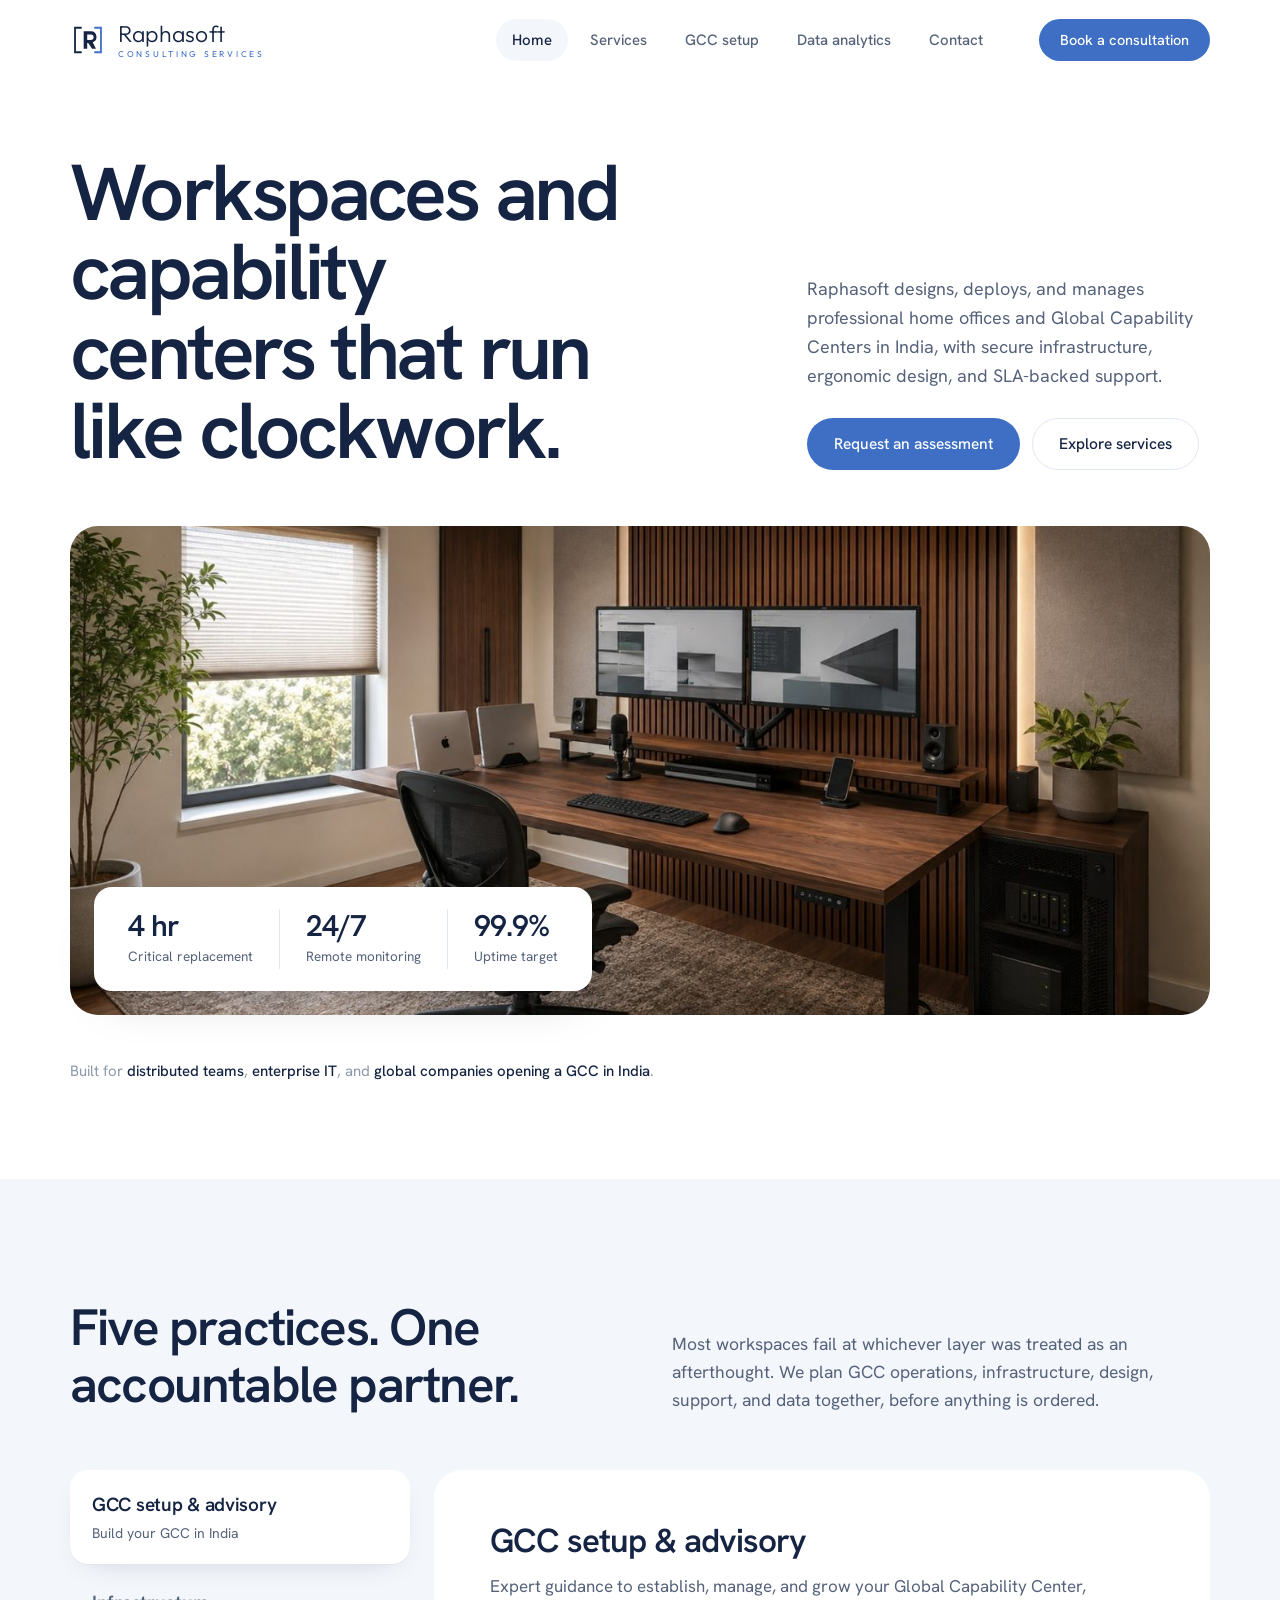
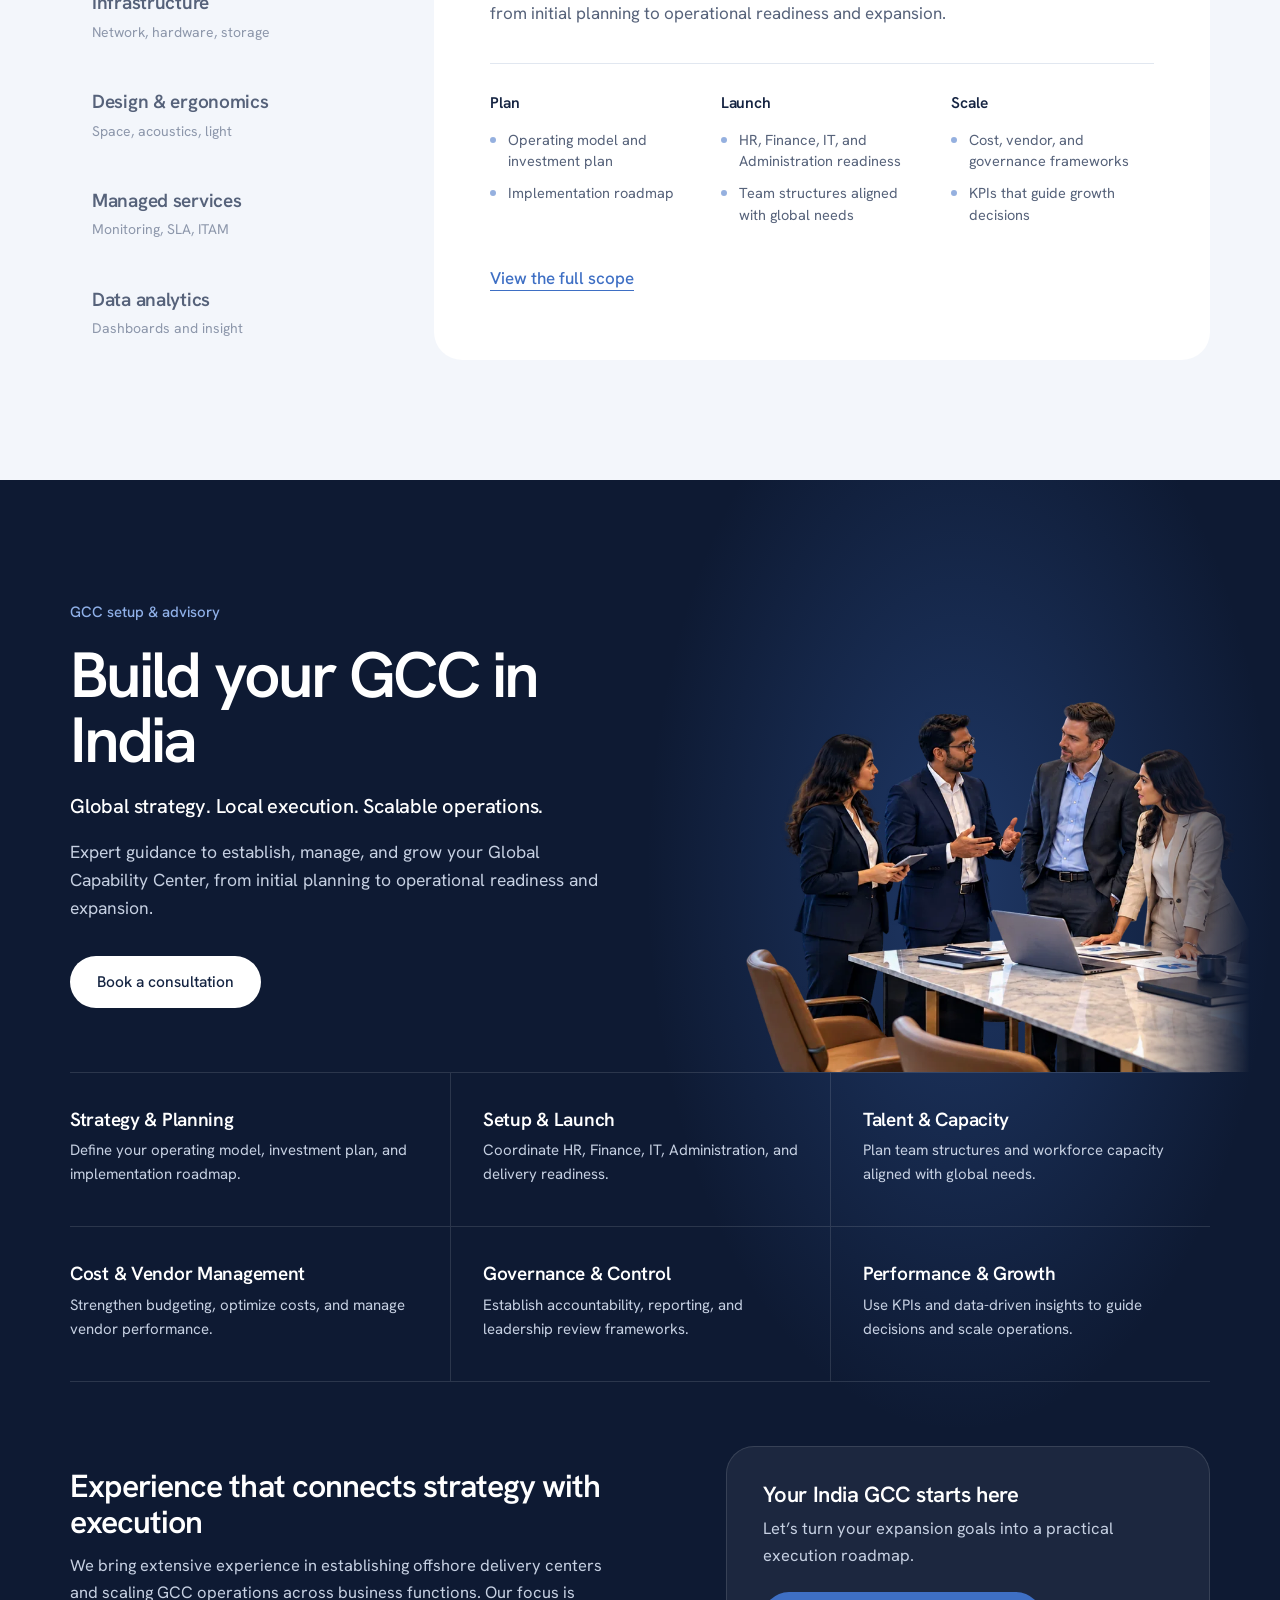
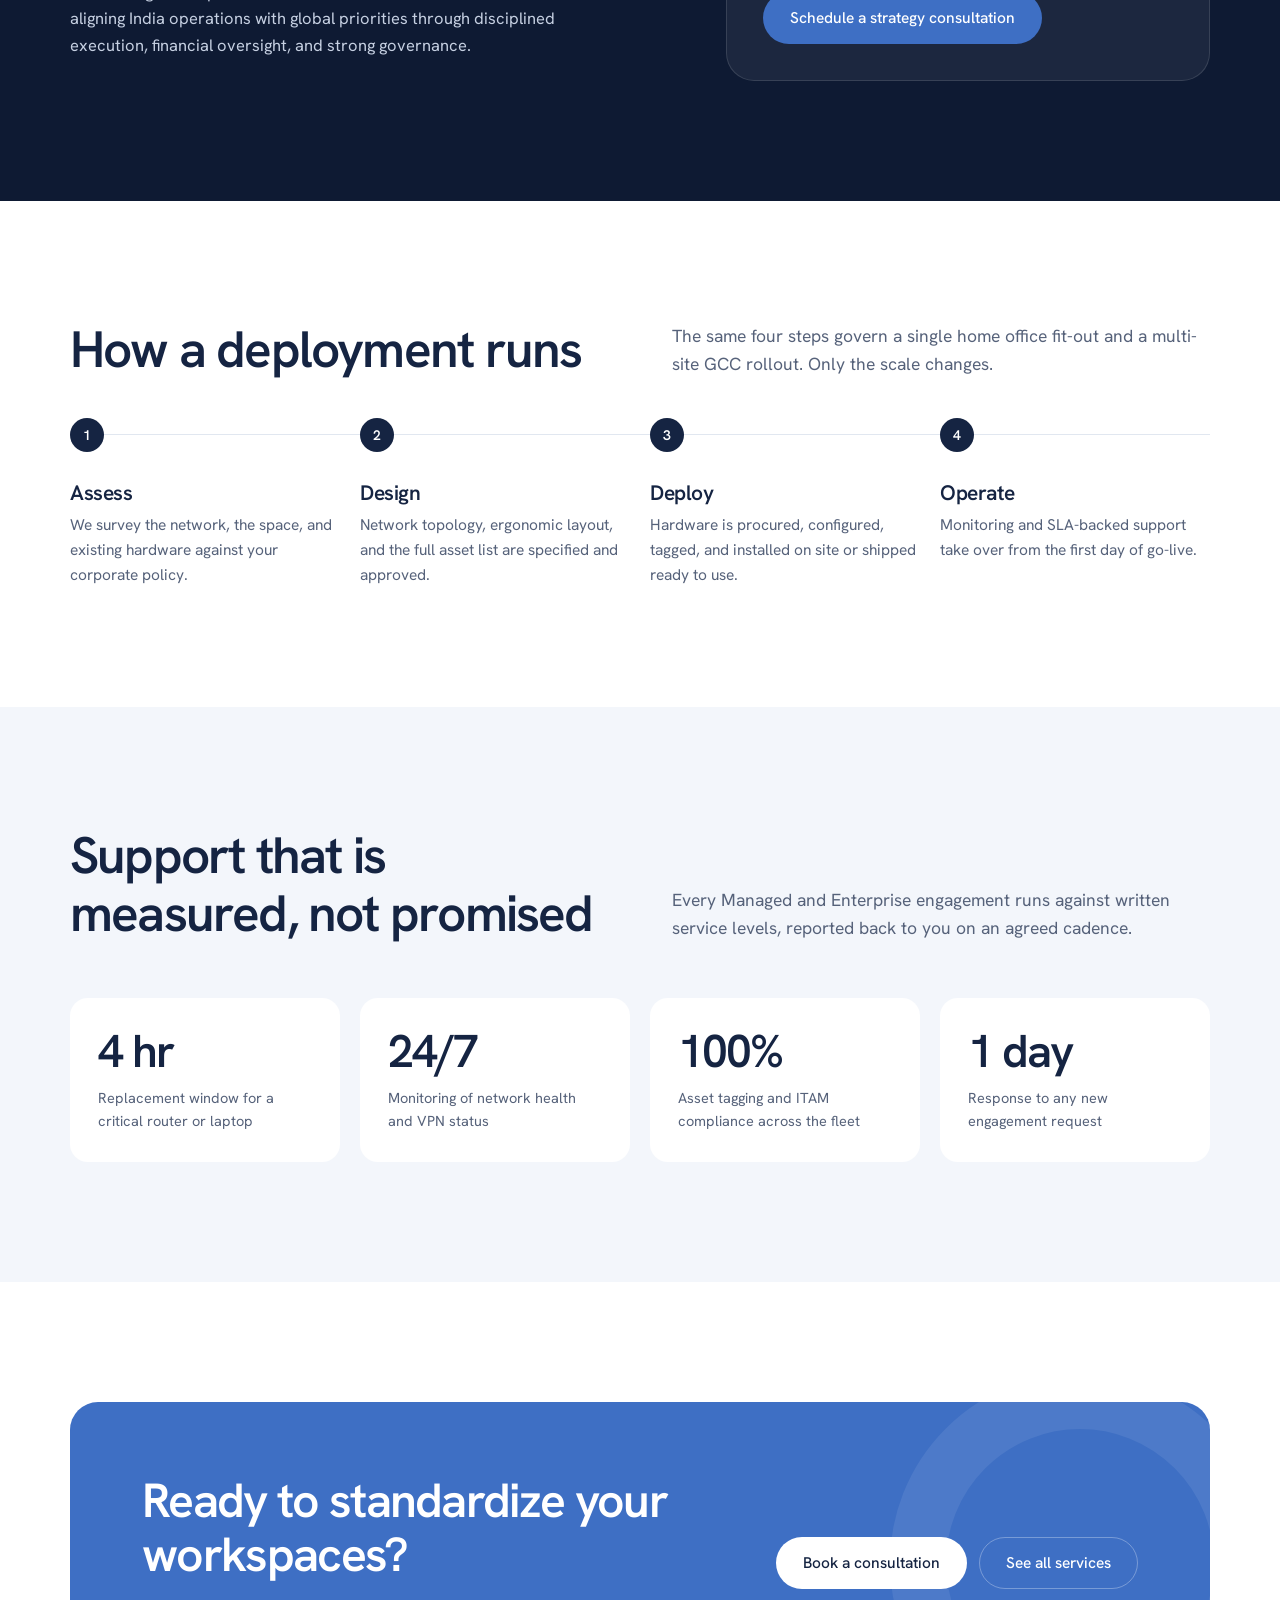
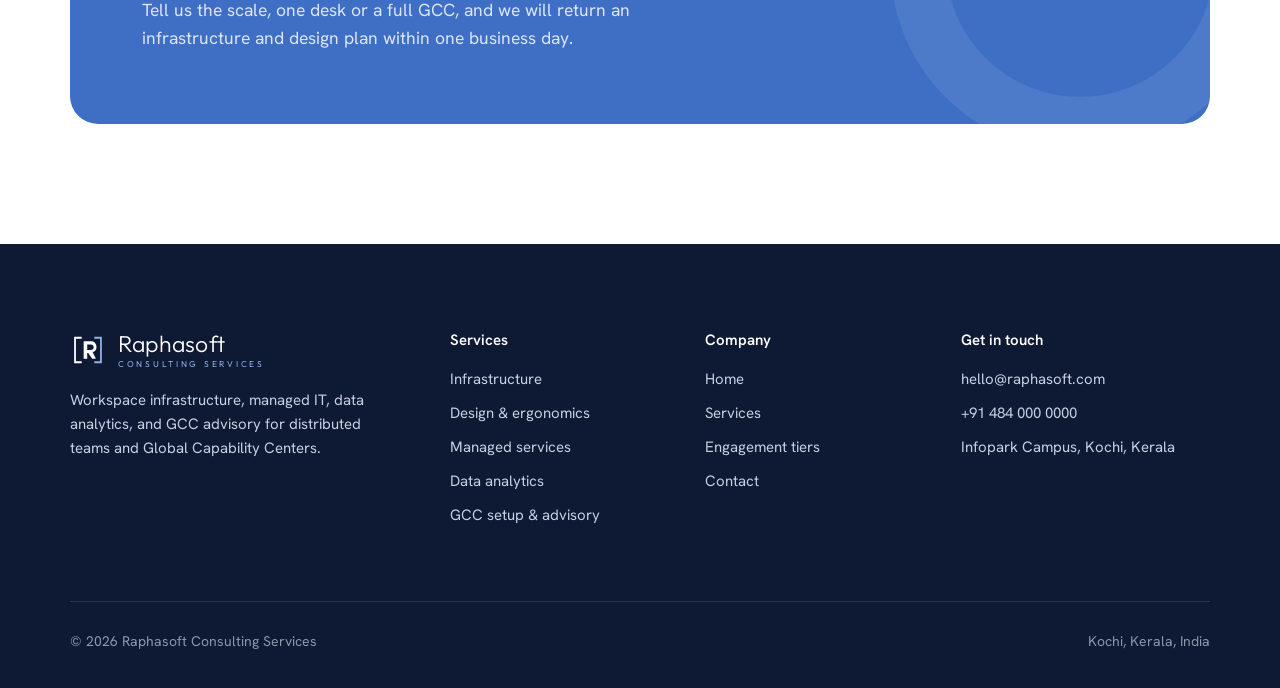
==== commit 19ac30cf: "Show GCC setup & advisory first in the practices section Co-Authored-By: Claude Opus 5.5 <noreply@an" ====
--- a/index.html
+++ b/index.html
@@ -66,46 +66,46 @@
   <div class="wrap">
     <div class="shead">
       <h2>Five practices. One accountable partner.</h2>
-      <p>Most workspaces fail at whichever layer was treated as an afterthought. We plan infrastructure, design, support, data, and GCC operations together, before anything is ordered.</p>
+      <p>Most workspaces fail at whichever layer was treated as an afterthought. We plan GCC operations, infrastructure, design, support, and data together, before anything is ordered.</p>
     </div>
     <div class="practices">
       <div class="ptabs" role="tablist" aria-label="Practices">
-        <button class="ptab" role="tab" id="tab-infrastructure" aria-controls="panel-infrastructure" aria-selected="true" tabindex="0"><b>Infrastructure</b><span>Network, hardware, storage</span></button>
+        <button class="ptab" role="tab" id="tab-gcc" aria-controls="panel-gcc" aria-selected="true" tabindex="0"><b>GCC setup &amp; advisory</b><span>Build your GCC in India</span></button>
+        <button class="ptab" role="tab" id="tab-infrastructure" aria-controls="panel-infrastructure" aria-selected="false" tabindex="-1"><b>Infrastructure</b><span>Network, hardware, storage</span></button>
         <button class="ptab" role="tab" id="tab-design" aria-controls="panel-design" aria-selected="false" tabindex="-1"><b>Design &amp; ergonomics</b><span>Space, acoustics, light</span></button>
         <button class="ptab" role="tab" id="tab-managed" aria-controls="panel-managed" aria-selected="false" tabindex="-1"><b>Managed services</b><span>Monitoring, SLA, ITAM</span></button>
         <button class="ptab" role="tab" id="tab-analytics" aria-controls="panel-analytics" aria-selected="false" tabindex="-1"><b>Data analytics</b><span>Dashboards and insight</span></button>
-        <button class="ptab" role="tab" id="tab-gcc" aria-controls="panel-gcc" aria-selected="false" tabindex="-1"><b>GCC setup &amp; advisory</b><span>Build your GCC in India</span></button>
-      </div>
-      <div>
-        <div class="ppanel show" role="tabpanel" id="panel-infrastructure" aria-labelledby="tab-infrastructure">
+      </div>
+      <div>
+        <div class="ppanel show" role="tabpanel" id="panel-gcc" aria-labelledby="tab-gcc">
+          <h3>GCC setup &amp; advisory</h3>
+          <p>Expert guidance to establish, manage, and grow your Global Capability Center, from initial planning to operational readiness and expansion.</p>
+          <div class="pgroups"><div><h4>Plan</h4><ul><li>Operating model and investment plan</li><li>Implementation roadmap</li></ul></div><div><h4>Launch</h4><ul><li>HR, Finance, IT, and Administration readiness</li><li>Team structures aligned with global needs</li></ul></div><div><h4>Scale</h4><ul><li>Cost, vendor, and governance frameworks</li><li>KPIs that guide growth decisions</li></ul></div></div>
+          <a href="services.html#gcc" class="link">View the full scope</a>
+        </div>
+        <div class="ppanel" role="tabpanel" id="panel-infrastructure" aria-labelledby="tab-infrastructure" hidden>
           <h3>Infrastructure</h3>
           <p>The network, hardware, and storage layer of every workspace, built and documented to a corporate security standard rather than a consumer default.</p>
           <div class="pgroups"><div><h4>Networking</h4><ul><li>Mesh Wi-Fi optimization for whole-home coverage</li><li>Dedicated business line setup</li><li>Managed VPN client installation</li><li>QoS for guaranteed VoIP and video bandwidth</li></ul></div><div><h4>Hardware</h4><ul><li>Procurement of laptops, monitors, UPS units, and peripherals</li><li>Pre-configuration to your corporate image and policy</li><li>Asset tagging on every deployed device</li><li>Deployment on site or shipped ready to use</li></ul></div><div><h4>Storage</h4><ul><li>Secure, encrypted local storage</li><li>Integration with corporate cloud storage policy</li><li>Network storage alignment for hybrid teams</li><li>Backup and retention configured to policy</li></ul></div></div>
-          <a href="services.html#infrastructure" class="link">See the full infrastructure scope</a>
+          <a href="services.html#infrastructure" class="link">View the full scope</a>
         </div>
         <div class="ppanel" role="tabpanel" id="panel-design" aria-labelledby="tab-design" hidden>
           <h3>Design &amp; ergonomics</h3>
           <p>The physical workspace, engineered for a full day of calls, focus work, and video. Sound, posture, and light are treated as design inputs.</p>
           <div class="pgroups"><div><h4>Office design</h4><ul><li>Full space assessment before any fit-out begins</li><li>Acoustic treatment and sound damping for calls</li><li>Professional background for video calls</li></ul></div><div><h4>Ergonomics</h4><ul><li>Professional-grade ergonomic chairs</li><li>Height-adjustable desks, sized to the individual</li><li>Posture and desk-height calibration at install</li></ul></div><div><h4>Lighting</h4><ul><li>Optimized natural light positioning</li><li>Task lighting that reduces eye strain</li><li>Camera-calibrated lighting for video quality</li></ul></div></div>
-          <a href="services.html#design" class="link">See the full design &amp; ergonomics scope</a>
+          <a href="services.html#design" class="link">View the full scope</a>
         </div>
         <div class="ppanel" role="tabpanel" id="panel-managed" aria-labelledby="tab-managed" hidden>
           <h3>Managed services</h3>
           <p>Deployment is the beginning of the engagement. Every workspace is monitored and supported under a written service level agreement.</p>
           <div class="pgroups"><div><h4>24/7 remote monitoring</h4><ul><li>Proactive monitoring of home network health</li><li>Continuous VPN connection status checks</li><li>Device performance tracking and alerting</li></ul></div><div><h4>SLA-driven support</h4><ul><li>Guaranteed fix and replacement windows</li><li>4-hour replacement for a critical router or laptop</li><li>Escalation paths defined per severity level</li></ul></div><div><h4>IT asset management</h4><ul><li>Full tracking across the deployed fleet</li><li>Lifecycle status held against every asset tag</li><li>Compliance reporting on an agreed cadence</li></ul></div></div>
-          <a href="services.html#managed" class="link">See the full managed services scope</a>
+          <a href="services.html#managed" class="link">View the full scope</a>
         </div>
         <div class="ppanel" role="tabpanel" id="panel-analytics" aria-labelledby="tab-analytics" hidden>
           <h3>Data analytics</h3>
           <p>We work with local and international clients to bridge business objectives and technical execution, delivering data-driven insight in an interactive, easy-to-understand form.</p>
           <div class="pgroups"><div><h4>Discovery</h4><ul><li>Stakeholder workshops and mock-ups</li><li>Business goals turned into solution blueprints</li></ul></div><div><h4>Data preparation</h4><ul><li>Mapping, extracting, cleaning, and enriching</li><li>Feature engineering for stable datasets</li></ul></div><div><h4>Delivery</h4><ul><li>Automated interactive dashboards and reports</li><li>Statistical analysis explained for non-technical teams</li></ul></div></div>
-          <a href="services.html#analytics" class="link">See the full data analytics scope</a>
-        </div>
-        <div class="ppanel" role="tabpanel" id="panel-gcc" aria-labelledby="tab-gcc" hidden>
-          <h3>GCC setup &amp; advisory</h3>
-          <p>Expert guidance to establish, manage, and grow your Global Capability Center, from initial planning to operational readiness and expansion.</p>
-          <div class="pgroups"><div><h4>Plan</h4><ul><li>Operating model and investment plan</li><li>Implementation roadmap</li></ul></div><div><h4>Launch</h4><ul><li>HR, Finance, IT, and Administration readiness</li><li>Team structures aligned with global needs</li></ul></div><div><h4>Scale</h4><ul><li>Cost, vendor, and governance frameworks</li><li>KPIs that guide growth decisions</li></ul></div></div>
-          <a href="services.html#gcc" class="link">See the full gcc setup &amp; advisory scope</a>
+          <a href="services.html#analytics" class="link">View the full scope</a>
         </div>
       </div>
     </div>
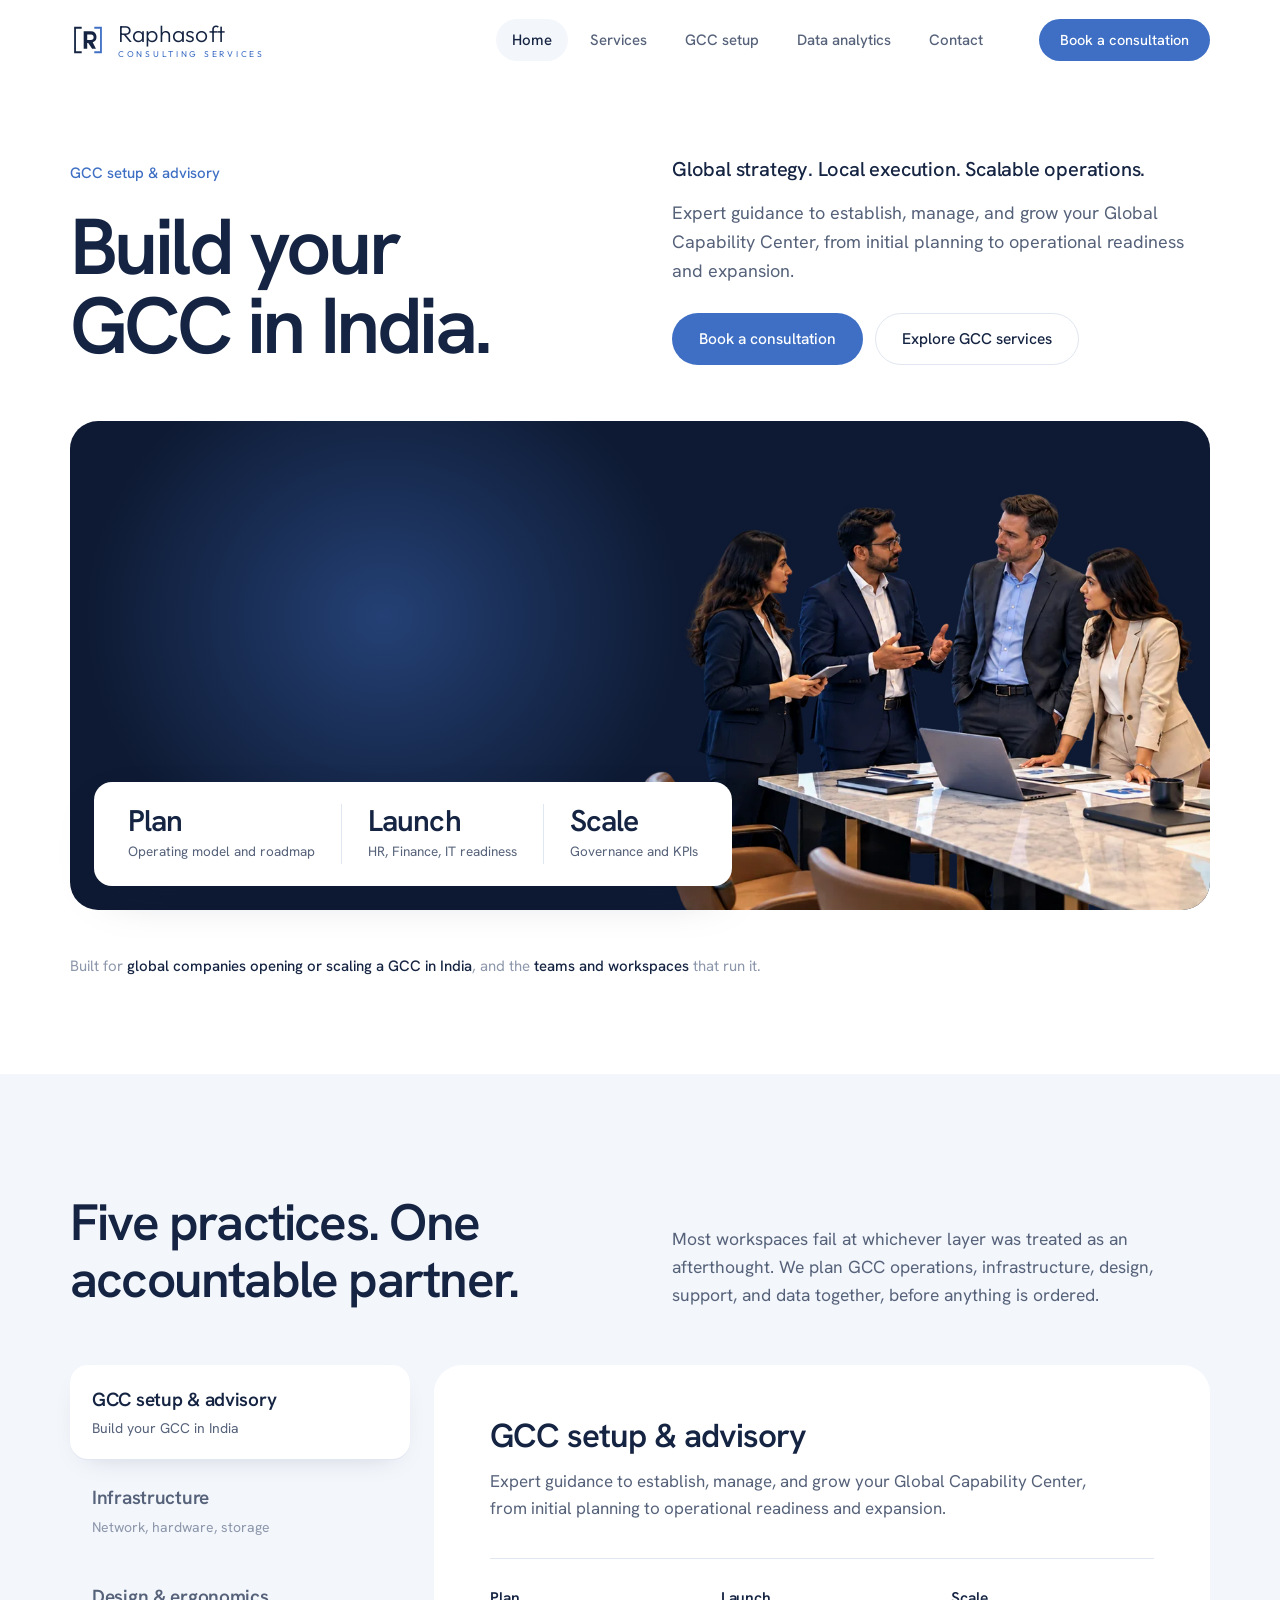
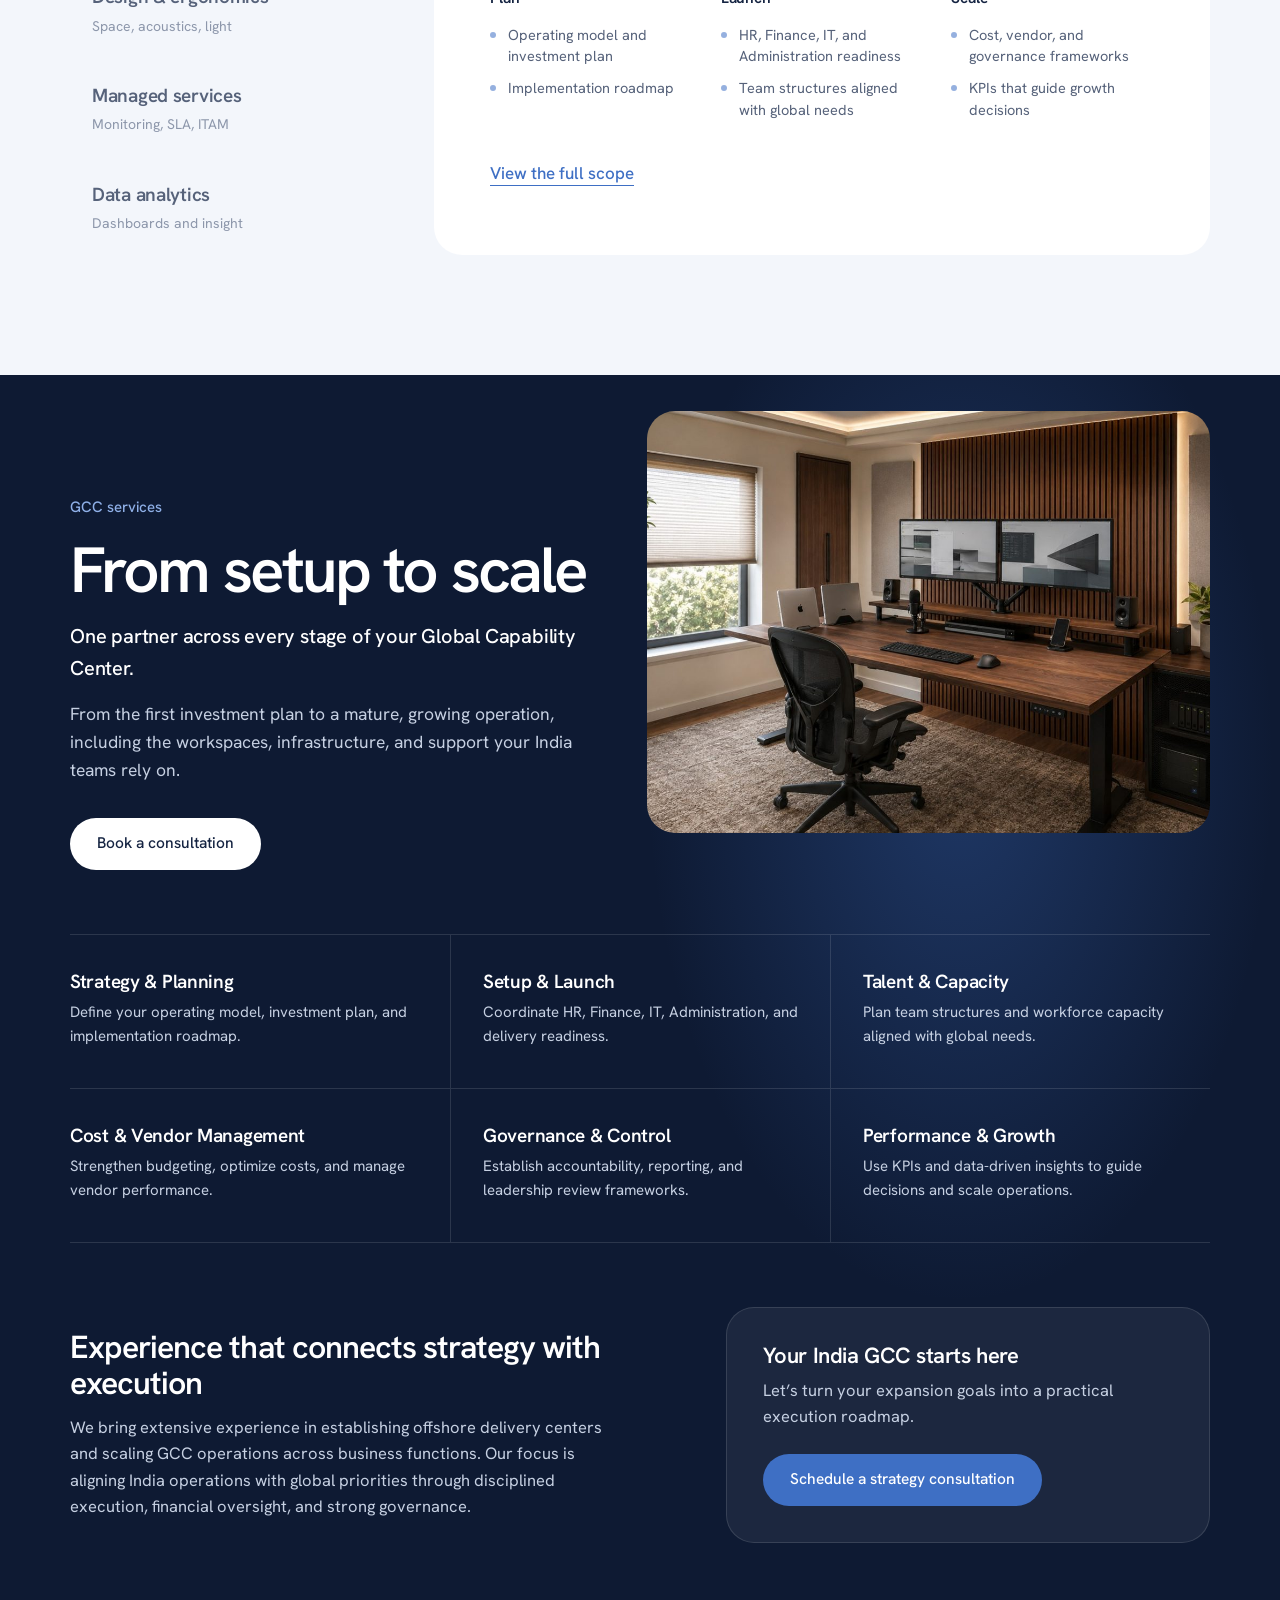
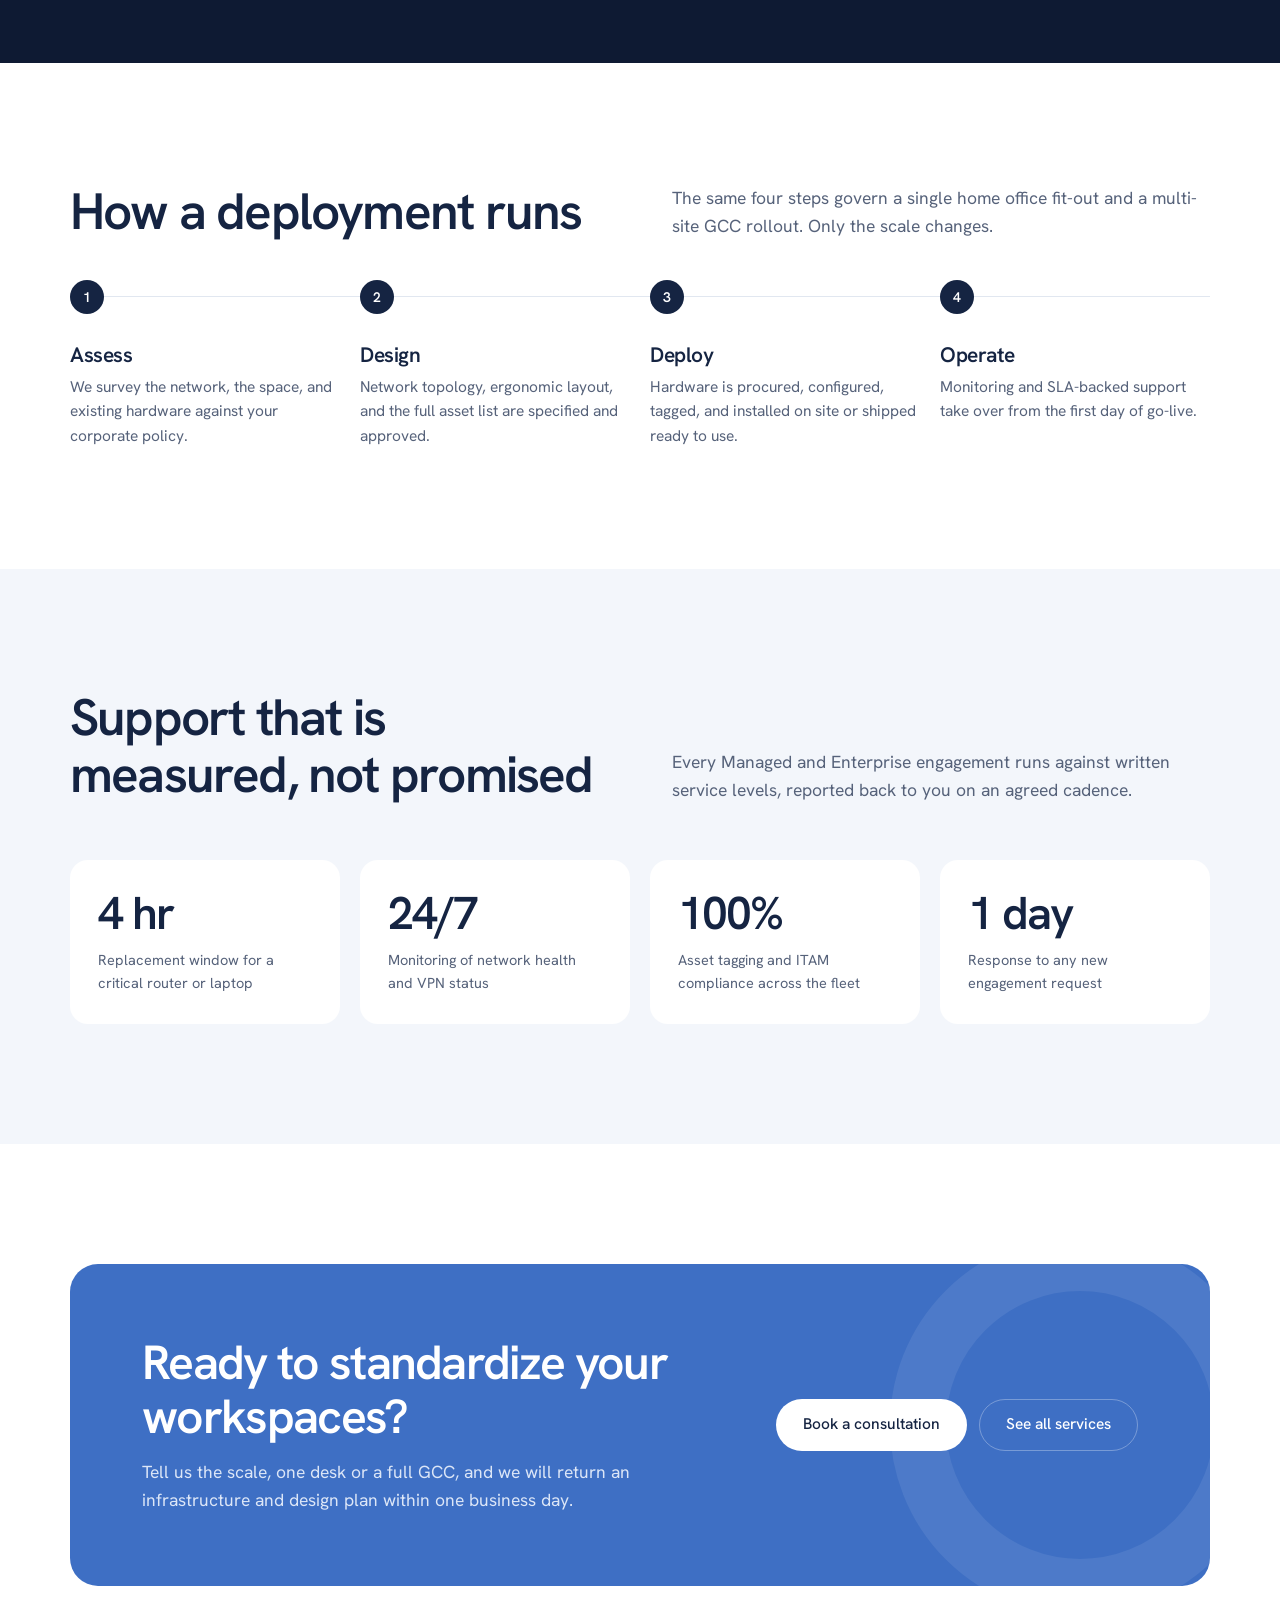
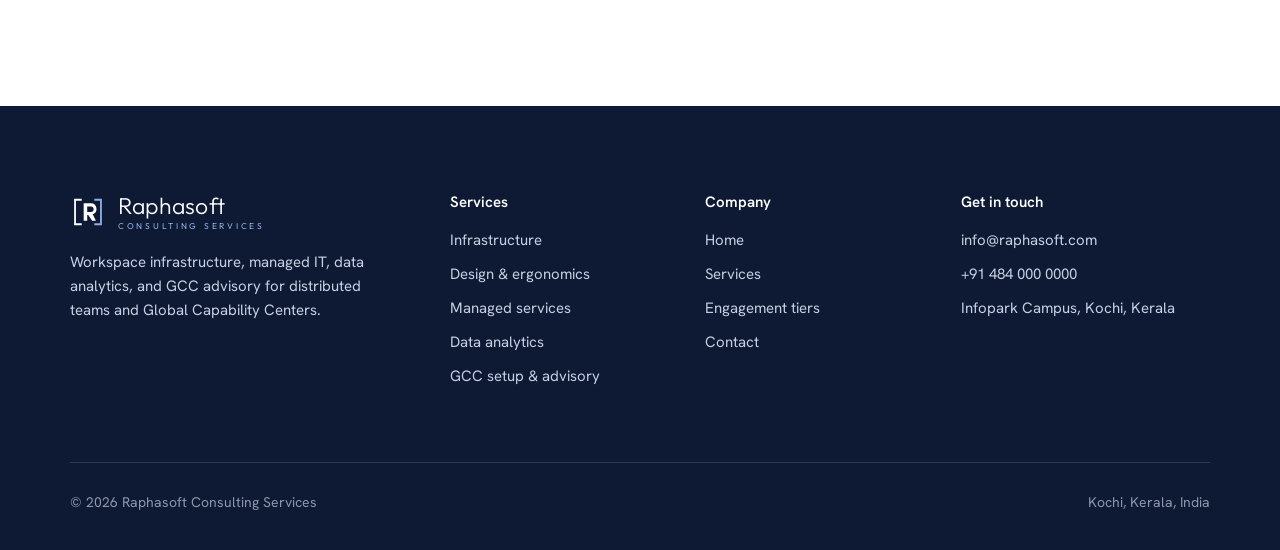
==== commit 8d7fef6e: "GCC-led homepage hero and info@raphasoft.com email Draft for review; not merged to main until approv" ====
--- a/index.html
+++ b/index.html
@@ -3,8 +3,8 @@
 <head>
 <meta charset="UTF-8">
 <meta name="viewport" content="width=device-width, initial-scale=1.0">
-<title>Raphasoft Consulting Services | Workspace, managed IT, analytics and GCC setup in India</title>
-<meta name="description" content="Raphasoft designs, deploys and manages professional home office and GCC environments, and helps global companies build their Global Capability Center in India.">
+<title>Raphasoft Consulting Services | Build your GCC in India</title>
+<meta name="description" content="Expert guidance to establish, manage, and grow your Global Capability Center in India, from initial planning to operational readiness and expansion. Plus workspace infrastructure, managed IT, and data analytics.">
 <meta name="theme-color" content="#152442">
 <link rel="icon" href="data:image/svg+xml,%3Csvg xmlns='http://www.w3.org/2000/svg' viewBox='0 0 100 100' fill='none'%3E%3Crect width='100' height='100' rx='22' fill='%23152442'/%3E%3Cpath d='M30 16 H14 V84 H30' stroke='%23fff' stroke-width='6'/%3E%3Cpath d='M70 16 H86 V84 H70' stroke='%235B87D6' stroke-width='6'/%3E%3Cpath d='M38 26 h20 a15.5 15.5 0 0 1 5 30.2 L 72 74 H 61.5 L 50.6 58.4 H 47.8 V 74 H 38 Z M47.8 34.8 v15.2 h10.2 a7.6 7.6 0 0 0 0 -15.2 Z' fill='%23fff'/%3E%3C/svg%3E">
 <link rel="preload" href="fonts/hanken-grotesk-latin-400-normal.woff2" as="font" type="font/woff2" crossorigin>
@@ -39,26 +39,30 @@
 <section class="hero">
   <div class="wrap">
     <div class="hero-top">
-      <h1>Workspaces and capability centers that run like clockwork.</h1>
+      <div>
+        <span class="kicker">GCC setup &amp; advisory</span>
+        <h1>Build your GCC in India.</h1>
+      </div>
       <div class="hero-side">
-        <p>Raphasoft designs, deploys, and manages professional home offices and Global Capability Centers in India, with secure infrastructure, ergonomic design, and SLA-backed support.</p>
+        <p class="hero-tag">Global strategy. Local execution. Scalable operations.</p>
+        <p>Expert guidance to establish, manage, and grow your Global Capability Center, from initial planning to operational readiness and expansion.</p>
         <div class="actions">
-          <a href="contact.html" class="btn btn-primary">Request an assessment</a>
-          <a href="services.html" class="btn btn-ghost">Explore services</a>
+          <a href="contact.html" class="btn btn-primary">Book a consultation</a>
+          <a href="services.html#gcc" class="btn btn-ghost">Explore GCC services</a>
         </div>
       </div>
     </div>
     <div class="hero-media-wrap">
-      <div class="hero-visual">
-        <img src="images/home-office-setup.jpg" alt="A professionally configured workspace with dual monitors, acoustic panels, and an ergonomic chair" width="1400" height="788">
+      <div class="hero-visual gcc-visual">
+        <img src="images/gcc-team.webp" alt="A leadership team planning a Global Capability Center around a boardroom table" width="1000" height="721">
       </div>
       <div class="hero-stats">
-        <div><b>4 hr</b><span>Critical replacement</span></div>
-        <div><b>24/7</b><span>Remote monitoring</span></div>
-        <div><b>99.9%</b><span>Uptime target</span></div>
-      </div>
-    </div>
-    <div class="audience"><p>Built for <b>distributed teams</b>, <b>enterprise IT</b>, and <b>global companies opening a GCC in India</b>.</p></div>
+        <div><b>Plan</b><span>Operating model and roadmap</span></div>
+        <div><b>Launch</b><span>HR, Finance, IT readiness</span></div>
+        <div><b>Scale</b><span>Governance and KPIs</span></div>
+      </div>
+    </div>
+    <div class="audience"><p>Built for <b>global companies opening or scaling a GCC in India</b>, and the <b>teams and workspaces</b> that run it.</p></div>
   </div>
 </section>
 
@@ -116,14 +120,14 @@
   <div class="wrap">
     <div class="gcc-top">
       <div class="gcc-copy">
-        <span class="kicker">GCC setup &amp; advisory</span>
-        <h2>Build your GCC in India</h2>
-        <p class="tagline">Global strategy. Local execution. Scalable operations.</p>
-        <p>Expert guidance to establish, manage, and grow your Global Capability Center, from initial planning to operational readiness and expansion.</p>
+        <span class="kicker">GCC services</span>
+        <h2>From setup to scale</h2>
+        <p class="tagline">One partner across every stage of your Global Capability Center.</p>
+        <p>From the first investment plan to a mature, growing operation, including the workspaces, infrastructure, and support your India teams rely on.</p>
         <a href="contact.html" class="btn btn-light">Book a consultation</a>
       </div>
-      <div class="gcc-img">
-        <img src="images/gcc-team.webp" alt="A leadership team in discussion around a boardroom table" width="1000" height="721" loading="lazy">
+      <div class="gcc-img framed">
+        <img src="images/home-office-setup.jpg" alt="A professionally configured workspace with dual monitors, acoustic panels, and an ergonomic chair" width="1400" height="788" loading="lazy">
       </div>
     </div>
     <div class="gcc-grid">
@@ -230,7 +234,7 @@
       <div>
         <h4>Get in touch</h4>
         <ul>
-          <li><a href="mailto:hello@raphasoft.com">hello@raphasoft.com</a></li>
+          <li><a href="mailto:info@raphasoft.com">info@raphasoft.com</a></li>
           <li><a href="tel:+914840000000">+91 484 000 0000</a></li>
           <li>Infopark Campus, Kochi, Kerala</li>
         </ul>
--- a/style.css
+++ b/style.css
@@ -343,6 +343,32 @@
 .map{ border-radius:var(--r-md); overflow:hidden; margin-top:28px; background:var(--mist); }
 .map svg{ display:block; width:100%; height:auto; }
 
+/* GCC-led hero */
+.hero h1{ max-width:11ch; }
+.hero .hero-top{ grid-template-columns:1fr 1fr; }
+@media (max-width:960px){ .hero .hero-top{ grid-template-columns:1fr; } }
+.hero .kicker{ margin-bottom:22px; }
+.hero-side .hero-tag{ font-size:20px; font-weight:500; color:var(--ink); letter-spacing:-0.01em; margin-bottom:14px; }
+.hero-visual.gcc-visual{
+  background:var(--ink-deep); display:flex; justify-content:flex-end; align-items:flex-end;
+}
+.hero-visual.gcc-visual::before{
+  content:''; position:absolute; left:-10%; top:-40%; width:75%; height:160%;
+  background:radial-gradient(closest-side, rgba(62,111,196,.45), transparent 70%); pointer-events:none;
+}
+.hero-visual.gcc-visual img{ position:relative; width:auto; height:100%; max-width:none; object-fit:contain; object-position:right bottom; }
+.gcc-img.framed{ margin-right:0; align-self:center; border-radius:var(--r-lg); overflow:hidden; aspect-ratio:4/3; }
+.gcc-img.framed img{ height:100%; object-fit:cover; -webkit-mask-image:none; mask-image:none; }
+.gcc .gcc-top{ padding-bottom:64px; align-items:center; }
+.gcc .gcc-top .gcc-copy{ padding-bottom:0; }
+@media (max-width:960px){
+  .gcc-img.framed{ margin:0 0 8px; max-width:none; }
+}
+@media (max-width:640px){
+  .hero-visual.gcc-visual{ aspect-ratio:4/3.2; }
+  .hero-stats b{ font-size:19px; }
+}
+
 /* ---------- Responsive ---------- */
 @media (max-width:1080px){
   .menu{ gap:0; }
